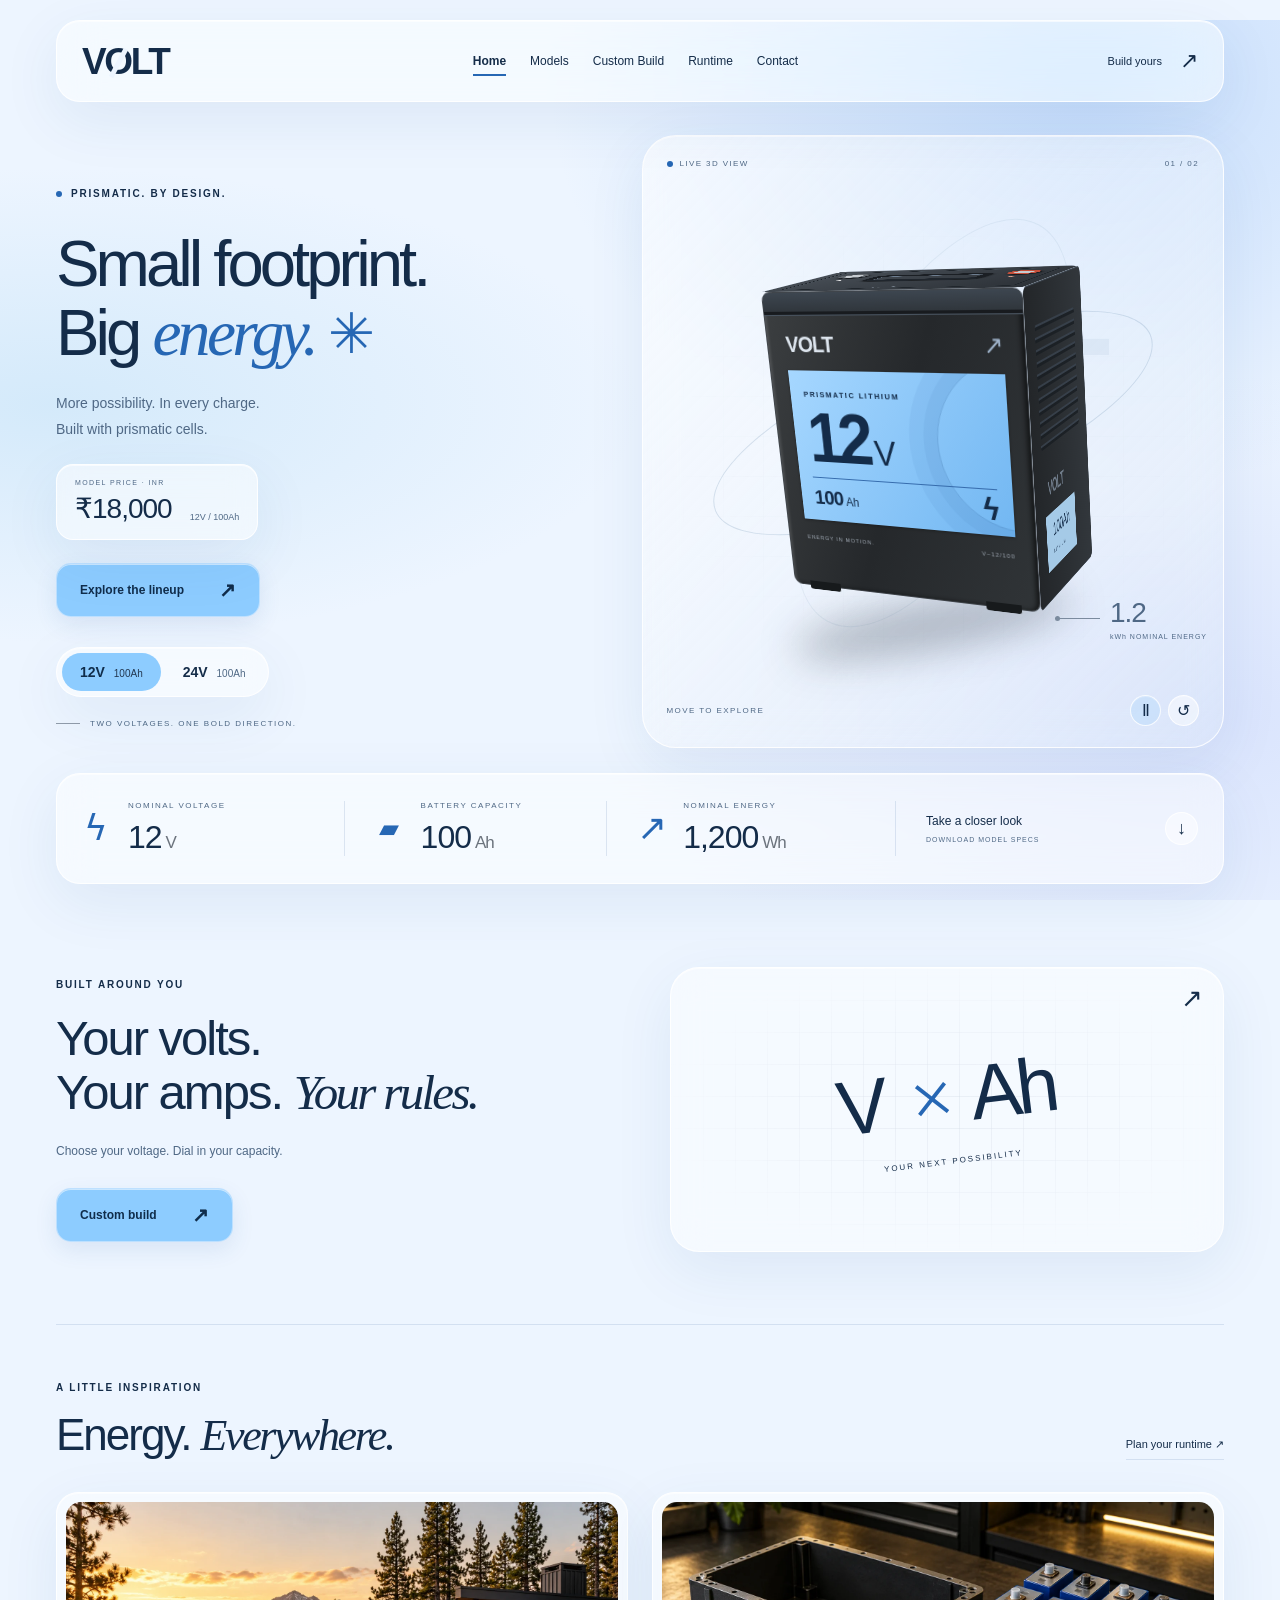
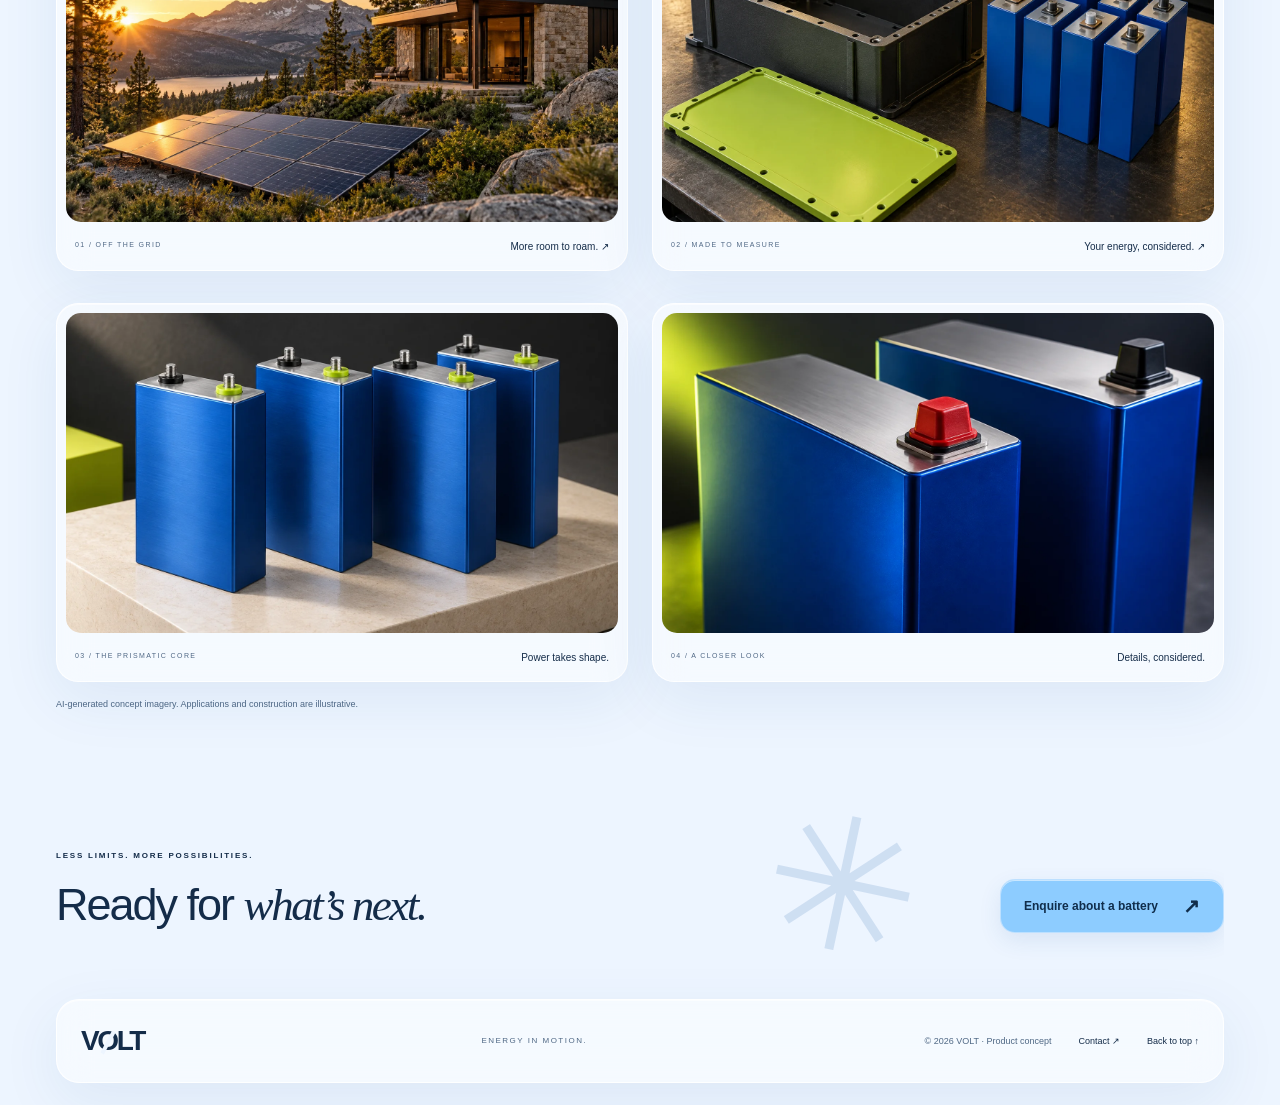
==== index.html @ 400a365e "Add complete battery website and project documentation" ====
<!doctype html>
<html lang="en" data-theme="light"><head><meta charset="utf-8"><meta name="viewport" content="width=device-width, initial-scale=1"><meta name="theme-color" content="#edf5ff"><meta name="description" content="Explore 12V and 24V lithium batteries. Create a custom battery concept and estimate its energy."><title>Energy in motion — VOLT</title>
<link rel="stylesheet" href="styles.css"><link rel="stylesheet" href="theme.css"><script src="app.js" defer></script></head>
<body data-page="index"><a class="skip-link" href="#main">Skip to content</a>
<header class="header wrap"><a class="wordmark" href="index.html" aria-label="VOLT home">V<span class="logo-o">O</span>LT</a><nav aria-label="Main navigation"><a href="index.html" aria-current="page">Home</a><a href="models.html">Models</a><a href="custom.html">Custom Build</a><a href="runtime.html">Runtime</a><a href="contact.html">Contact</a></nav><div class="header-actions"><a class="nav-cta" href="custom.html">Build yours <span aria-hidden="true">↗</span></a></div></header>
<main id="main">    <section class="hero wrap" id="overview" aria-labelledby="hero-title">
      <div class="hero-copy">
        <p class="eyebrow"><span class="status-dot"></span> PRISMATIC. BY DESIGN.</p>
        <h1 id="hero-title">Small footprint.<br>Big <span class="serif">energy.</span><span class="title-spark" aria-hidden="true">✳</span></h1>
        <p class="hero-description">More possibility. In every charge.<br>Built with prismatic cells.</p><div class="model-price-tag" aria-live="polite" aria-atomic="true"><span>MODEL PRICE · INR</span><strong id="selected-price">₹18,000</strong><small id="price-model">12V / 100Ah</small></div>
        <a class="button primary" href="models.html">Explore the lineup <span aria-hidden="true">↗</span></a>
        <div class="hero-model-selector" role="group" aria-label="Choose battery model"><button class="model-tab active" data-model="12" aria-pressed="true">12V <span>100Ah</span></button><button class="model-tab" data-model="24" aria-pressed="false">24V <span>100Ah</span></button></div>
        <div class="hero-caption"><span class="mini-line"></span> TWO VOLTAGES. ONE BOLD DIRECTION.</div>
      </div>
      <div class="product-stage" id="product-stage" role="region" aria-label="Interactive 3D battery viewer">
        <div class="stage-top"><span><i class="status-dot"></i> LIVE 3D VIEW</span><span class="stage-index">01 / 02</span></div>
        <div class="stage-grid" aria-hidden="true"></div>
        <div class="orbit orbit-one" aria-hidden="true"></div><div class="orbit orbit-two" aria-hidden="true"></div>
        <div class="stage-watermark" aria-hidden="true">VOLT</div>
        <div class="energy-callout"><span class="callout-line"></span><div><strong id="callout-energy">1.2</strong><span>kWh NOMINAL ENERGY</span></div></div>
        <div class="scene" id="scene" tabindex="0" role="group" aria-label="Battery model. Drag to rotate, or use arrow keys. Press R to reset.">
          <div class="battery-shadow" aria-hidden="true"></div>
          <div class="battery" id="battery" aria-hidden="true">
            <div class="face battery-front"><div class="case-seam"></div><div class="front-top"><span>VOLT</span><span class="front-arrow">↗</span></div><div class="battery-label"><span class="label-eyebrow">PRISMATIC LITHIUM</span><strong><span class="battery-voltage">12</span><small>V</small></strong><div class="label-bottom"><span>100<span class="ah">Ah</span></span><span class="label-bolt">ϟ</span></div></div><div class="front-bottom"><span>ENERGY IN MOTION.</span><span class="battery-code">V–12/100</span></div><div class="case-foot left"></div><div class="case-foot right"></div></div>
            <div class="face battery-back"></div>
            <div class="face battery-right"><div class="vent-lines"></div><span>VOLT</span><div class="side-sticker">100Ah<br><small>LITHIUM</small></div></div>
            <div class="face battery-left"><div class="vent-lines"></div></div>
            <div class="face battery-top"><div class="lid-inset"></div><div class="handle"><span></span></div><div class="terminal negative"><span>−</span></div><div class="terminal positive"><span>+</span></div><span class="top-label">V O L T</span></div>
            <div class="face battery-bottom"></div>
          </div>
        </div>
        <div class="stage-bottom"><span class="drag-hint"><span aria-hidden="true">⤧</span> DRAG TO EXPLORE</span><div class="view-controls"><button id="spin-toggle" aria-label="Pause automatic rotation" aria-pressed="true" title="Pause rotation"><span id="spin-icon">Ⅱ</span></button><button id="reset-view" aria-label="Reset 3D view" title="Reset view">↺</button></div></div>
      </div>
    </section>    <section class="spec-strip wrap" aria-label="Selected battery specifications" aria-live="polite">
      <div><span class="spec-icon" aria-hidden="true">ϟ</span><p><small>NOMINAL VOLTAGE</small><strong><span id="spec-voltage">12</span><em>V</em></strong></p></div>
      <div><span class="spec-icon capacity-icon" aria-hidden="true">▰</span><p><small>BATTERY CAPACITY</small><strong><span id="spec-capacity">100</span><em>Ah</em></strong></p></div>
      <div><span class="spec-icon" aria-hidden="true">↗</span><p><small>NOMINAL ENERGY</small><strong><span id="spec-energy">1,200</span><em>Wh</em></strong></p></div>
      <a class="download-link" href="#" id="download-hero"><span>Take a closer look<small>DOWNLOAD MODEL SPECS</small></span><span class="circle-arrow" aria-hidden="true">↓</span></a>
    </section><section class="custom-teaser wrap section" aria-labelledby="custom-teaser-title"><div><p class="eyebrow">BUILT AROUND YOU</p><h2 id="custom-teaser-title">Your volts.<br>Your amps. <span class="serif">Your rules.</span></h2><p>Choose your voltage. Dial in your capacity.</p><a class="button primary" href="custom.html">Custom build <span aria-hidden="true">↗</span></a></div><a class="custom-teaser-visual" href="custom.html" aria-label="Open the custom battery builder"><span class="teaser-grid" aria-hidden="true"></span><span class="teaser-formula"><strong>V <span>×</span> Ah</strong><small>YOUR NEXT POSSIBILITY</small></span><span class="teaser-arrow" aria-hidden="true">↗</span></a></section><section class="image-section wrap section" aria-labelledby="image-title"><div class="section-heading"><div><p class="eyebrow">A LITTLE INSPIRATION</p><h2 id="image-title">Energy. <span class="serif">Everywhere.</span></h2></div><a class="text-link" href="runtime.html">Plan your runtime ↗</a></div><div class="image-grid prismatic-grid"><figure><img src="assets/solar-cabin.webp" width="1536" height="1024" alt="Solar panels beside a forest cabin in warm evening light" loading="lazy"><figcaption><span>01 / OFF THE GRID</span><span>More room to roam. ↗</span></figcaption></figure><figure><img src="assets/prismatic-workshop.webp" width="1536" height="1024" alt="Illustrative graphite battery housing beside blue rectangular prismatic cells" loading="lazy"><figcaption><span>02 / MADE TO MEASURE</span><span>Your energy, considered. ↗</span></figcaption></figure><figure><img src="assets/prismatic-cells.webp" width="1536" height="1024" alt="Four blue rectangular prismatic lithium cells with silver tops and insulated terminal caps" loading="lazy"><figcaption><span>03 / THE PRISMATIC CORE</span><span>Power takes shape.</span></figcaption></figure><figure><img src="assets/prismatic-detail.webp" width="1536" height="1024" alt="Close view of flat-topped blue prismatic cells and covered terminals" loading="lazy"><figcaption><span>04 / A CLOSER LOOK</span><span>Details, considered.</span></figcaption></figure></div><p class="fine-print">AI-generated concept imagery. Applications and construction are illustrative.</p></section>    <section class="closing wrap"><p class="eyebrow">LESS LIMITS. MORE POSSIBILITIES.</p><div><h2>Ready for <span class="serif">what’s next.</span></h2><a class="button primary" id="home-enquiry-link" href="contact.html">Enquire about a battery <span aria-hidden="true">↗</span></a></div><span class="closing-spark" aria-hidden="true">✳</span></section></main>  <footer class="footer wrap"><a class="wordmark" href="index.html" aria-label="VOLT home">V<span class="logo-o">O</span>LT</a><span>ENERGY IN MOTION.</span><div><span>© <span id="year">2026</span> VOLT · Product concept</span><a href="contact.html">Contact ↗</a><a href="#main">Back to top ↑</a></div></footer><div class="toast" id="toast" role="status"></div></body></html>
---- styles.css ----
:root{--paper:#edf1f5;--ink:#1e2023;--muted:#6a6f75;--line:#d0d6dc;--lime:#4d98f1;--ease:cubic-bezier(.2,.75,.25,1)}
*{box-sizing:border-box}html{scroll-behavior:smooth;scroll-padding-top:30px}body{margin:0;background:var(--paper);color:var(--ink);font-family:Arial,Helvetica,sans-serif;-webkit-font-smoothing:antialiased}button,a,input{-webkit-tap-highlight-color:transparent}button,input{font:inherit}button,a{touch-action:manipulation}button{color:inherit}a{color:inherit;text-decoration:none}button{cursor:pointer}button:focus-visible,a:focus-visible,input:focus-visible,[tabindex]:focus-visible{outline:3px solid #235085;outline-offset:5px}button{border:0}button:disabled{cursor:default}.wrap{max-width:1440px;width:calc(100% - 112px);margin-inline:auto}.header{height:112px;display:flex;align-items:center;justify-content:space-between;border-bottom:1px solid var(--line)}.wordmark{font-size:37px;font-weight:900;letter-spacing:-2.4px;display:inline-flex;align-items:baseline;line-height:1}.logo-o{display:inline-block;position:relative}.logo-o:after{content:'';width:5px;height:32px;background:var(--paper);position:absolute;top:4px;left:12px;transform:rotate(28deg)}.registered{font-size:13px;letter-spacing:0;align-self:flex-start;margin:0 0 0 4px}.header nav{display:flex;gap:36px;font-size:13px}.header nav a{padding:10px 0;position:relative}.header nav a:after{content:'';position:absolute;left:0;bottom:2px;width:0;height:2px;background:var(--ink);transition:width .2s}.header nav a:hover:after{width:100%}.nav-cta{font-size:12px;display:flex;align-items:center;gap:28px;padding:12px 0 12px 20px}.nav-cta span{font-size:22px}.hero{display:grid;grid-template-columns:1fr 1.08fr;min-height:650px;position:relative}.hero-copy{padding:76px 0 45px;z-index:2;position:relative}.eyebrow{font-family:Arial,Helvetica,sans-serif;font-size:10px;font-weight:600;letter-spacing:1.9px;display:flex;align-items:center;gap:9px;margin:0 0 28px;line-height:1.5}.status-dot{display:inline-block;width:6px;height:6px;border-radius:50%;background:#316198;flex-shrink:0}.hero h1{font-size:clamp(48px,5.1vw,77px);font-weight:500;letter-spacing:-4px;line-height:1.06;margin:0 0 23px;white-space:nowrap}.serif{font-family:Georgia,'Times New Roman',serif;font-weight:400;font-style:italic;letter-spacing:-.055em}.title-spark{font-family:Arial,sans-serif;font-size:56px;color:#4273af;display:inline-block;vertical-align:top;line-height:1;margin:8px 0 0 13px}.hero-description{font-size:14px;line-height:1.8;color:#6a6f75;margin:0 0 28px}.button{padding:18px 22px;font-size:12px;font-weight:600;display:inline-flex;align-items:center;justify-content:center;gap:35px;transition:background .2s,transform .2s}.button:hover{transform:translateY(-3px)}.primary{background:var(--ink);color:var(--paper)}.primary:hover{background:#343c44}.button>span:last-child{font-size:20px;line-height:.8}.hero-model-selector{display:flex;gap:4px;margin-top:53px;width:max-content;padding:4px;border:1px solid var(--line);border-radius:4px}.model-tab{background:transparent;border-radius:2px;font-size:14px;padding:11px 18px;font-weight:600}.model-tab span{font-size:10px;font-weight:400;margin-left:5px;color:var(--muted)}.model-tab.active{background:var(--lime)}.model-tab.active span{color:#233750}.hero-caption{font-size:8px;letter-spacing:1.5px;color:var(--muted);display:flex;align-items:center;gap:10px;margin-top:22px}.mini-line{width:24px;height:1px;background:#919caa}.product-stage{position:relative;min-width:0;overflow:hidden;margin:24px -14px 20px -20px;isolation:isolate;background:radial-gradient(ellipse at 50% 53%,#d6dfe9aa,transparent 67%)}.stage-top,.stage-bottom{display:flex;justify-content:space-between;align-items:center;position:absolute;left:30px;right:20px;z-index:3;font-size:8px;letter-spacing:1.4px;color:#687079}.stage-top{top:16px}.stage-top>span:first-child{display:flex;align-items:center;gap:7px}.stage-index{font-variant-numeric:tabular-nums}.stage-bottom{bottom:16px}.stage-grid{position:absolute;inset:60px 0 40px;background-image:linear-gradient(#b8c4d12a 1px,transparent 1px),linear-gradient(90deg,#b8c4d12a 1px,transparent 1px);background-size:40px 40px;mask-image:radial-gradient(ellipse,black,transparent 68%);z-index:-2}.stage-watermark{position:absolute;left:0;right:0;top:170px;text-align:center;font-size:145px;font-weight:900;letter-spacing:-10px;color:#d6dde6;z-index:-2}.orbit{position:absolute;width:470px;height:150px;left:50%;top:47%;border:1px solid #b9c4d1;border-radius:50%;transform:translate(-50%,-50%) rotate(-22deg);z-index:-1}.orbit-two{transform:translate(-50%,-50%) rotate(-62deg);width:450px;height:200px;opacity:.45}.energy-callout{position:absolute;right:6px;bottom:119px;display:flex;align-items:center;gap:10px;z-index:3}.callout-line{width:45px;border-top:1px solid #7b8b9e;position:relative}.callout-line:before{content:'';position:absolute;left:0;top:-3px;width:5px;height:5px;border-radius:50%;background:#7b8b9e}.energy-callout strong{display:block;font-size:28px;letter-spacing:-1px;font-weight:500}.energy-callout div>span{font-size:7px;letter-spacing:1px;display:block;margin-top:4px}.scene{position:absolute;inset:0;perspective:1100px;cursor:grab;touch-action:pan-y;user-select:none}.scene.dragging{cursor:grabbing}.battery{--w:270px;--h:300px;--d:150px;position:absolute;width:var(--w);height:var(--h);left:50%;top:48%;margin-left:-135px;margin-top:-150px;transform-style:preserve-3d;transform:rotateX(-17deg) rotateY(-28deg) rotateZ(-5deg);will-change:transform}.face{position:absolute;backface-visibility:hidden}.battery-front{width:var(--w);height:var(--h);transform:translateZ(75px);background:linear-gradient(110deg,#3c3f41,#25282b 50%,#303437);border:1px solid #40454b;border-radius:9px;box-shadow:inset 2px 1px 3px #ffffff20,inset -3px 0 4px #0008}.battery-back{width:var(--w);height:var(--h);transform:rotateY(180deg) translateZ(75px);background:linear-gradient(110deg,#35393c,#202326);border-radius:7px;border:1px solid #444a50}.battery-right,.battery-left{width:var(--d);height:var(--h);left:60px;background:linear-gradient(90deg,#232629,#32373c);border:1px solid #3d4650;border-radius:7px}.battery-right{transform:rotateY(90deg) translateZ(135px)}.battery-left{transform:rotateY(-90deg) translateZ(135px)}.battery-top,.battery-bottom{width:var(--w);height:var(--d);top:75px;border-radius:8px;background:linear-gradient(120deg,#484f57,#2d3238);border:1px solid #535f6d}.battery-top{transform:rotateX(90deg) translateZ(150px)}.battery-bottom{transform:rotateX(-90deg) translateZ(150px);background:#222529}.case-seam{height:21px;border-bottom:3px solid #181b1f;box-shadow:0 1px #495460;border-radius:7px 7px 0 0;background:linear-gradient(#3d4650,#30363c)}.front-top{display:flex;justify-content:space-between;align-items:center;margin:15px 21px 12px;color:#dde5ee;font-weight:900;letter-spacing:-1px;font-size:22px}.front-top sup{font-size:7px;vertical-align:top;line-height:2;letter-spacing:0}.front-arrow{font-size:23px;color:#9eb2c9;font-weight:400}.battery-label{background:var(--lime);margin:0 20px;padding:12px 15px 10px;box-shadow:0 1px 3px #0004;position:relative;overflow:hidden}.battery-label:after{content:'';position:absolute;width:160px;height:160px;border:1px solid #2e5d9544;border-radius:50%;right:-90px;top:-15px;box-shadow:0 0 0 14px #386ba814,0 0 0 29px #386ba814}.label-eyebrow{font-size:8px;font-weight:bold;letter-spacing:1.6px}.battery-label>strong{display:block;font-size:70px;line-height:1.08;font-weight:600;letter-spacing:-5px}.battery-label>strong small{font-size:35px;margin-left:5px;letter-spacing:0;font-weight:400}.label-bottom{display:flex;align-items:center;justify-content:space-between;border-top:1px solid #366cad;padding-top:6px;margin-top:1px;font-size:21px;font-weight:600;letter-spacing:-.8px}.label-bottom .ah{font-size:12px;margin-left:3px;font-weight:400;letter-spacing:0}.label-bolt{font-size:28px;line-height:1}.front-bottom{display:flex;justify-content:space-between;margin:16px 21px 0;color:#a2abb6;font-size:6px;letter-spacing:1px}.battery-code{font-size:6px}.case-foot{position:absolute;width:36px;height:9px;background:#171a1c;bottom:-5px;border-radius:0 0 3px 3px}.case-foot.left{left:18px}.case-foot.right{right:18px}.lid-inset{position:absolute;inset:12px;border:2px solid #20262c;box-shadow:inset 1px 1px 2px #7b8ea344;border-radius:5px}.handle{position:absolute;left:70px;top:40px;width:130px;height:45px;border:10px solid #1b1f24;border-bottom:12px solid #20262d;border-radius:13px;box-shadow:1px 3px 4px #0008,inset 1px 2px #6e7e90;transform:translateZ(10px)}.terminal{position:absolute;width:32px;height:32px;top:25px;border:6px solid #818a95;border-radius:50%;background:#c7ccd1;box-shadow:2px 3px 0 #171b20,3px 5px 4px #0008;transform:translateZ(9px);color:white;display:grid;place-items:center}.terminal span{display:block;position:absolute;top:34px;font-size:13px;font-weight:bold}.negative{left:24px;border-color:#61676d}.positive{right:24px;border-color:#c54f3a}.positive span{color:#efad98}.top-label{position:absolute;bottom:16px;left:110px;font-size:7px;color:#98a4b1}.vent-lines{position:absolute;left:22px;right:22px;top:36px;height:115px;background:repeating-linear-gradient(0deg,#181d22 0 3px,#3a4450 3px 5px,transparent 5px 11px);border-radius:3px;opacity:.8}.battery-right>span{position:absolute;top:181px;left:33px;color:#707c8a;font-size:18px;font-weight:bold;letter-spacing:-1px}.side-sticker{position:absolute;bottom:28px;left:24px;background:#879eb9;padding:10px 17px;font-size:16px;line-height:1.1}.side-sticker small{font-size:6px;letter-spacing:1.2px}.battery-shadow{position:absolute;left:50%;top:76%;width:280px;height:50px;background:#19253347;border-radius:50%;filter:blur(19px);transform:translateX(-50%) rotate(-10deg);z-index:-1}.drag-hint{display:flex;align-items:center;gap:9px}.drag-hint>span{font-size:19px;line-height:1}.view-controls{display:flex;gap:7px}.view-controls button{width:31px;height:31px;border:1px solid #c4cdd7;background:#edf1f5aa;border-radius:50%;display:grid;place-items:center;font-size:16px}.view-controls button:hover{background:var(--lime)}.view-controls button[aria-pressed="true"]{background:#cbd9ea}.spec-strip{display:grid;grid-template-columns:1fr 1fr 1.1fr 1.15fr;border-block:1px solid var(--line);padding:31px 0}.spec-strip>div{display:flex;align-items:center;gap:18px;padding-left:30px;border-right:1px solid var(--line)}.spec-strip>div:first-child{padding-left:0}.spec-strip p{margin:0}.spec-strip small{font-size:8px;letter-spacing:1.5px;display:block;color:var(--muted);margin-bottom:9px}.spec-strip strong{font-size:32px;letter-spacing:-1px;font-weight:500}.spec-strip em{font-size:17px;font-style:normal;font-weight:400;margin-left:4px;color:#6b737d}.spec-icon{font-size:36px;color:#697787;font-weight:400;width:28px;text-align:center}.capacity-icon{font-size:26px}.download-link{display:flex;align-items:center;justify-content:space-between;gap:15px;padding-left:30px;font-size:12px}.download-link small{font-size:7px;letter-spacing:1px;margin:8px 0 0}.circle-arrow{display:grid;place-items:center;width:33px;height:33px;border:1px solid var(--line);border-radius:50%;flex-shrink:0;font-size:18px;transition:background .2s}.download-link:hover .circle-arrow{background:var(--lime)}.section{padding-top:83px;padding-bottom:72px}.section-heading{display:flex;align-items:flex-end;justify-content:space-between;margin-bottom:32px;gap:20px}.section-heading .eyebrow{margin-bottom:16px}h2{font-size:44px;line-height:1.1;letter-spacing:-2px;font-weight:400;margin:0}.section-heading>p{font-size:12px;color:var(--muted);line-height:1.7;margin:0 0 3px}.model-cards{display:grid;grid-template-columns:1fr 1fr;gap:22px}.model-card{text-align:left;display:block;background:#e0e6ec;padding:25px 27px 0;border:1px solid transparent;transition:background .25s,border-color .25s}.model-card:hover{background:#d6dee8}.model-card.selected{border-color:#7492b5;background:#dbe3ed}.card-top{display:flex;align-items:center;justify-content:space-between}.card-tag{font-size:8px;letter-spacing:1.7px}.selection-indicator{font-size:22px}.card-body{display:flex;justify-content:space-between;align-items:center;min-height:170px;overflow:hidden}.card-number{font-size:102px;letter-spacing:-7px;font-weight:400}.card-number>span{font-size:43px;letter-spacing:-1px;margin-left:6px}.mini-battery{width:108px;height:104px;background:linear-gradient(100deg,#363f48,#21262c);display:block;position:relative;margin-right:35px;transform:perspective(550px) rotateY(-25deg) rotateX(-8deg) rotateZ(-7deg);box-shadow:15px 13px 20px #25313e1f;border:1px solid #404b58;border-radius:3px}.mini-battery:after{content:'';position:absolute;right:-25px;top:0;width:25px;height:100%;background:linear-gradient(90deg,#1e2730,#394450);transform-origin:left;transform:skewY(-25deg);border:1px solid #394552;border-radius:0 4px 4px 0}.mini-top{position:absolute;top:-21px;left:0;width:108px;height:21px;background:#43505e;transform-origin:bottom;transform:skewX(-49deg);border:1px solid #4b5866}.mini-top:before,.mini-top:after{content:'';width:10px;height:8px;position:absolute;top:2px;background:#acb4bd;border-radius:2px}.mini-top:before{left:10px}.mini-top:after{right:9px;background:#b96146}.mini-label{background:var(--lime);position:absolute;inset:19px 11px 17px;font-size:14px;letter-spacing:-1px;padding:8px;font-weight:900}.mini-label small{display:block;font-weight:400;font-size:25px;margin-top:2px;letter-spacing:-2px}.card-bottom{border-top:1px solid #bdc7d3;padding:18px 0;display:flex;align-items:center;gap:28px;font-size:20px}.card-bottom small{font-size:10px;margin-left:4px;color:#586472}.model-card-action{margin-left:auto;font-size:10px;display:flex;align-items:center;gap:12px;color:#505e6d}.model-card.selected .model-card-action{color:#1e2d3e}.model-card.selected .model-card-action span{background:var(--ink);color:var(--paper);padding:4px;border-radius:50%;width:18px;height:18px;font-size:9px;display:grid;place-items:center}.fine-print{font-size:9px;color:#6c747e;margin:15px 0 0;line-height:1.6}.runtime-section{background:#1f2328;color:var(--paper);overflow:hidden}.runtime-layout{display:grid;grid-template-columns:1fr 1fr;gap:90px}.runtime-copy{position:relative}.runtime-copy .eyebrow{color:#a8b8ca;margin-bottom:27px}.runtime-copy h2{font-size:68px;letter-spacing:-3px;line-height:1.04}.runtime-copy h2 .serif{color:var(--lime)}.runtime-copy>p:not(.eyebrow){color:#9da6b1;font-size:12px;line-height:1.9;margin:23px 0 0}.runtime-art{height:150px;width:240px;position:relative;margin:35px 0 0 35px}.art-bolt{font-size:150px;line-height:1;color:var(--lime);position:absolute;left:72px;top:-10px;transform:rotate(12deg)}.art-orbit{position:absolute;width:230px;height:70px;left:0;top:45px;border:1px solid #445262;border-radius:50%;transform:rotate(-25deg)}.art-orbit:after{content:'';position:absolute;inset:-25px 35px;border:1px solid #36414e;border-radius:50%;transform:rotate(-40deg)}.art-dot{position:absolute;left:5px;top:113px;width:8px;height:8px;background:var(--lime);border-radius:50%}.calculator{border:1px solid #3e4752;padding:26px 28px;align-self:center;background:#252b31}.calculator-header{display:flex;justify-content:space-between;align-items:center;margin-bottom:24px}.calculator-header .eyebrow{font-size:8px;letter-spacing:1.6px;margin:0}.calculator-live{font-size:8px;letter-spacing:1px;display:flex;align-items:center;gap:5px;color:#a7b5c6}.calculator-live .status-dot{background:var(--lime);width:5px;height:5px}.calculator-model{padding:3px;background:#1b2026;display:flex;margin-bottom:30px}.calculator-model button{flex:1;font-size:10px;background:transparent;color:#9aa6b3;padding:11px 7px}.calculator-model button.active{background:var(--lime);color:#1b2632}.load-label{display:flex;justify-content:space-between;align-items:center;font-size:11px;margin-bottom:13px}.load-label>div{display:flex;align-items:center;gap:6px;font-size:18px}.load-label input{font-size:24px;letter-spacing:-1px;width:86px;text-align:right;background:transparent;border:0;border-bottom:1px solid #4a5663;color:var(--paper);padding:3px 2px;-moz-appearance:textfield}.load-label input::-webkit-inner-spin-button,.usable-row input::-webkit-inner-spin-button{-webkit-appearance:none}.load-label>div>span{color:#8e9eb1;font-size:14px}input[type=range]{width:100%;height:4px;appearance:none;background:linear-gradient(to right,var(--lime) var(--range,4.52%),#424d5a var(--range,4.52%));cursor:pointer;margin:8px 0 0;display:block}input[type=range]::-webkit-slider-thumb{appearance:none;border:3px solid #242b32;width:14px;height:14px;border-radius:50%;background:var(--lime);outline:1px solid var(--lime)}input[type=range]::-moz-range-thumb{border:3px solid #242b32;width:9px;height:9px;border-radius:50%;background:var(--lime);outline:1px solid var(--lime)}.range-labels{display:flex;justify-content:space-between;font-size:8px;color:#8a97a6;margin-top:13px}.load-presets{display:flex;gap:7px;margin-top:21px}.load-presets button{background:transparent;border:1px solid #3c4856;color:#d6dee7;flex:1;padding:10px 4px;font-size:9px;white-space:nowrap}.load-presets button span{color:#8f9dad;display:block;font-size:8px;margin-top:4px}.load-presets button:hover,.load-presets button.active{border-color:#6a9edc;background:#2a3541}.usable-row{display:flex;justify-content:space-between;align-items:center;font-size:9px;color:#a1afbe;margin-top:19px}.usable-row>div{display:flex;align-items:center;gap:4px}.usable-row input{border:0;border-bottom:1px solid #4a5663;background:transparent;color:var(--paper);width:39px;text-align:center;padding:4px;-moz-appearance:textfield}.runtime-result{border-top:1px solid #3c4856;margin-top:20px;padding:20px 0 13px;display:flex;align-items:center;justify-content:space-between;gap:14px}#runtime-value{font-size:68px;letter-spacing:-4px;font-weight:400;color:var(--lime);font-variant-numeric:tabular-nums}.runtime-unit{font-family:Georgia,serif;font-size:23px;font-style:italic;color:#c7d1dd;margin-left:9px}.result-label{font-size:7px;letter-spacing:1.4px;line-height:1.8;color:#9cafc5}.calculator-note{font-size:8px;line-height:1.6;color:#95a3b2;margin:0;max-width:370px}.input-error{font-size:10px;color:#ffcead;line-height:1.5;margin-bottom:0}.closing{padding-block:66px;position:relative;overflow:hidden}.closing>.eyebrow{margin-bottom:17px;font-size:8px}.closing>div{display:flex;justify-content:space-between;align-items:center;gap:25px;position:relative;z-index:1}.closing h2{font-size:45px}.closing .button{gap:6px;white-space:nowrap}.closing .button>span:last-child{margin-left:30px}.closing-spark{position:absolute;right:26%;top:11px;font-size:185px;line-height:1;color:#d8e0e9;transform:rotate(12deg)}.footer{border-top:1px solid var(--line);display:flex;align-items:center;justify-content:space-between;gap:24px;padding-block:30px}.footer>.wordmark{font-size:28px}.footer .logo-o:after{height:25px;left:9px;width:4px;top:3px}.footer>.wordmark .registered{font-size:10px}.footer>span{font-size:8px;letter-spacing:1.5px;color:var(--muted)}.footer>div{display:flex;align-items:center;gap:27px;font-size:9px;color:var(--muted)}.footer>div>a{color:var(--ink)}.toast{position:fixed;bottom:24px;left:50%;transform:translate(-50%,20px);background:var(--ink);color:var(--paper);font-size:12px;padding:15px 23px;z-index:10;opacity:0;pointer-events:none;transition:opacity .2s,transform .2s;max-width:90%;text-align:center;border:1px solid #4b5c70}.toast.visible{opacity:1;transform:translate(-50%,0)}.skip-link{position:fixed;top:10px;left:10px;padding:12px;background:var(--lime);z-index:20;transform:translateY(-150%)}.skip-link:focus{transform:none}
@media(min-width:1500px){.hero{min-height:730px}.hero-copy{padding-top:100px}.hero h1{font-size:82px}.battery{scale:1.13}.stage-watermark{top:200px;font-size:175px}.hero-model-selector{margin-top:65px}}
@media(max-width:1100px){.wrap{width:calc(100% - 64px)}.hero{grid-template-columns:1.05fr 1fr;min-height:610px}.hero-copy{padding-top:66px}.hero h1{font-size:55px;letter-spacing:-3px}.title-spark{font-size:39px;margin-left:8px}.battery{scale:.84}.stage-watermark{font-size:110px;top:180px}.orbit{width:350px}.orbit-two{width:330px}.energy-callout{right:0;bottom:100px}.energy-callout strong{font-size:23px}.energy-callout div>span{font-size:6px}.callout-line{width:25px}.stage-top,.stage-bottom{left:20px;right:5px;font-size:7px}.spec-strip>div{padding-left:18px;gap:12px}.spec-strip strong{font-size:28px}.spec-strip small{font-size:7px;letter-spacing:1px}.spec-icon{font-size:27px;width:20px}.download-link{padding-left:20px;font-size:10px}.download-link small{font-size:6px}.runtime-layout{gap:45px}.runtime-copy h2{font-size:60px}.card-number{font-size:85px}.mini-battery{margin-right:25px}.model-card{padding:22px 22px 0}.closing h2{font-size:39px}}
@media(max-width:800px){.wrap{width:calc(100% - 40px)}.header{height:84px}.wordmark{font-size:31px}.logo-o:after{height:26px;left:10px;top:3px}.header nav{gap:20px;font-size:11px}.nav-cta{font-size:10px;gap:13px;padding-left:10px}.hero{grid-template-columns:1fr 1fr;min-height:550px}.hero h1{font-size:43px;letter-spacing:-2.5px}.hero-copy{padding-top:55px}.hero .eyebrow{font-size:8px;letter-spacing:1.4px;margin-bottom:25px}.hero-description{font-size:12px}.hero .button{font-size:10px;padding:16px 17px;gap:24px}.title-spark{font-size:32px;margin-left:4px}.hero-model-selector{margin-top:39px}.model-tab{font-size:12px;padding:10px 13px}.model-tab span{font-size:9px}.hero-caption{font-size:6px;letter-spacing:1px}.battery{scale:.7}.stage-watermark{font-size:85px;letter-spacing:-6px;top:150px}.orbit{width:280px;height:110px}.orbit-two{width:290px;height:150px}.energy-callout{bottom:85px}.callout-line{width:18px}.stage-top{font-size:6px;letter-spacing:1px}.stage-bottom{font-size:6px;letter-spacing:.7px}.view-controls button{width:27px;height:27px}.spec-strip{grid-template-columns:1fr 1fr 1fr;padding:23px 0;row-gap:22px}.download-link{grid-column:1/-1;justify-content:center;gap:22px;padding-top:18px;padding-left:0;border-top:1px solid var(--line);font-size:11px}.download-link small{font-size:7px}.spec-strip>div:nth-child(3){border-right:0}.spec-strip strong{font-size:27px}.section{padding-block:60px}h2{font-size:34px}.section-heading>p{font-size:10px}.model-card{padding:19px 19px 0}.card-body{min-height:150px}.card-number{font-size:70px;letter-spacing:-4px}.card-number>span{font-size:31px}.mini-battery{scale:.8;transform-origin:right;margin-right:13px}.card-bottom{gap:18px;font-size:18px}.card-bottom small{font-size:9px}.model-card-action{font-size:9px;gap:5px}.runtime-layout{gap:30px}.runtime-copy h2{font-size:52px}.calculator{padding:23px 20px}.calculator-model button{font-size:9px}.runtime-copy>p:not(.eyebrow){font-size:11px}.runtime-art{scale:.8;transform-origin:left;margin-left:0}.load-presets{gap:5px}.load-presets button{font-size:8px}.runtime-result{gap:5px}#runtime-value{font-size:57px}.runtime-unit{font-size:20px;margin-left:5px}.result-label{font-size:6px;letter-spacing:1px}.closing h2{font-size:32px}.closing .button{font-size:10px;padding:16px}.footer>div{gap:15px;font-size:8px}.footer>span{font-size:7px}}
@media(max-width:600px){.wrap{width:calc(100% - 36px)}.header{height:75px}.wordmark{font-size:29px}.header nav{gap:16px;font-size:10px}.header nav a:first-child{display:none}.nav-cta{font-size:0;gap:0;padding-left:0}.nav-cta>span{font-size:23px;border:1px solid var(--line);border-radius:50%;width:34px;height:34px;display:grid;place-items:center}.hero{display:flex;flex-direction:column;min-height:0}.hero-copy{padding-top:40px;padding-bottom:0}.hero .eyebrow{margin-bottom:21px;font-size:8px}.hero h1{font-size:clamp(44px,10.3vw,61px);letter-spacing:-2.6px;line-height:1.04;white-space:normal}.title-spark{font-size:39px;margin:4px 0 0 10px}.hero-description{font-size:12px;margin:20px 0 22px;line-height:1.7}.hero .button{font-size:11px;padding:16px 19px;gap:28px}.hero-model-selector{position:absolute;right:0;bottom:0;margin:0}.model-tab{font-size:11px;padding:10px 12px}.model-tab span{display:none}.hero-caption{display:none}.product-stage{height:420px;margin:26px -7px 13px;min-height:420px}.battery{scale:.86;top:49%}.stage-watermark{font-size:125px;top:116px}.stage-top{top:4px;left:9px;right:9px;font-size:7px}.stage-bottom{bottom:4px;left:9px;right:9px;font-size:7px}.orbit{width:330px;height:120px}.orbit-two{width:350px;height:180px}.energy-callout{top:30px;bottom:auto;right:10px}.energy-callout strong{font-size:24px}.energy-callout div>span{font-size:6px}.callout-line{width:24px}.battery-shadow{top:83%;width:220px}.spec-strip{padding:23px 0 18px;row-gap:20px}.spec-strip>div{padding-left:12px;gap:7px}.spec-strip>div:first-child{padding-left:0}.spec-strip .spec-icon{font-size:22px;width:15px}.spec-strip small{font-size:5.8px;letter-spacing:.75px;margin-bottom:8px}.spec-strip strong{font-size:25px;letter-spacing:-.8px}.spec-strip em{font-size:12px;margin-left:2px}.download-link{font-size:10px;padding-top:17px}.download-link small{font-size:6px;margin-top:5px}.circle-arrow{width:29px;height:29px}.section{padding-block:48px}.section-heading{align-items:start;margin-bottom:24px;display:block}.section-heading .eyebrow{font-size:8px;margin-bottom:13px}.section-heading h2{font-size:35px;max-width:330px}.section-heading>p{margin-top:13px;font-size:11px}.section-heading>p br{display:none}.model-cards{grid-template-columns:1fr;gap:16px}.model-card{padding:21px 24px 0}.card-tag{font-size:8px}.card-body{min-height:165px}.card-number{font-size:97px;letter-spacing:-6px}.card-number>span{font-size:39px}.mini-battery{scale:1;margin-right:25px}.card-bottom{font-size:22px;gap:28px}.card-bottom small{font-size:10px}.model-card-action{font-size:10px;gap:10px}.fine-print{font-size:8px;max-width:280px}.runtime-layout{grid-template-columns:1fr;gap:26px;padding-block:46px}.runtime-copy h2{font-size:53px}.runtime-copy h2 br{display:none}.runtime-copy h2{max-width:300px}.runtime-copy .eyebrow{font-size:8px;margin-bottom:19px}.runtime-copy>p:not(.eyebrow){font-size:11px;line-height:1.8;margin-top:15px}.runtime-art{position:absolute;right:-40px;bottom:-8px;scale:.5;transform-origin:right bottom;margin:0;opacity:.5;pointer-events:none}.calculator{padding:24px;position:relative;z-index:1}.calculator-header{margin-bottom:21px}.calculator-model button{font-size:10px}.load-label{font-size:11px}.load-presets button{font-size:9px;padding:11px 4px}.load-presets button span{font-size:8px}#runtime-value{font-size:72px}.runtime-unit{font-size:24px;margin-left:10px}.result-label{font-size:7px;letter-spacing:1.2px}.calculator-note{font-size:8px}.closing{padding-block:45px}.closing>.eyebrow{font-size:7px}.closing>div{display:block}.closing h2{font-size:38px;max-width:320px}.closing .button{margin-top:24px;font-size:11px;padding:16px 20px}.closing-spark{right:-25px;top:48px;font-size:170px;opacity:.7}.footer{flex-wrap:wrap;padding-block:24px;gap:20px}.footer>.wordmark{font-size:27px}.footer>span{font-size:7px;margin-left:auto}.footer>div{width:100%;justify-content:space-between;font-size:8px}.footer>div>a{font-size:9px}}
@media(prefers-reduced-motion:reduce){html{scroll-behavior:auto}*,*:before,*:after{transition:none!important;animation:none!important}.battery{will-change:auto}}

/* Shared pages and theme */
.header-actions{display:flex;align-items:center;gap:20px}.theme-toggle{width:36px;height:36px;display:grid;place-items:center;border:1px solid var(--line);border-radius:50%;background:transparent;flex-shrink:0;transition:background .2s}.theme-toggle:hover{background:var(--lime);color:#1e2023}.sun-icon{display:none}[data-theme=dark] .sun-icon{display:block}[data-theme=dark] .moon-icon{display:none}.header nav a[aria-current=page]:after{width:100%;background:#3769a5}.header nav a[aria-current=page]{font-weight:600}.page-intro{padding-block:65px 42px;border-bottom:1px solid var(--line)}.page-intro .eyebrow{margin-bottom:20px}.page-intro h1{font-size:clamp(48px,6vw,82px);font-weight:400;letter-spacing:-4px;line-height:1.03;margin:0}.page-intro>p:last-child{color:var(--muted);font-size:13px;line-height:1.8;margin:24px 0 0}.page-intro+.lineup{padding-top:43px}.page-intro+.lineup .section-heading{display:none}.hero-copy h2{font-size:clamp(44px,4.6vw,67px);font-weight:400;line-height:1.07;letter-spacing:-3px;margin:0 0 24px}.custom-teaser{display:grid;grid-template-columns:1fr 1fr;gap:60px;align-items:center}.custom-teaser h2{font-size:49px}.custom-teaser p:not(.eyebrow){font-size:12px;color:var(--muted);line-height:1.8;margin:22px 0 25px}.custom-teaser .eyebrow{margin-bottom:20px}.custom-teaser-visual{height:285px;background:#dae2ec;display:grid;place-items:center;position:relative;overflow:hidden;border:1px solid #c3d0df}.teaser-grid{position:absolute;inset:0;background-image:linear-gradient(#a5b4c65a 1px,transparent 1px),linear-gradient(90deg,#a5b4c65a 1px,transparent 1px);background-size:32px 32px;mask-image:radial-gradient(ellipse,black,transparent 75%)}.teaser-formula{text-align:center;position:relative;transform:rotate(-7deg);transition:transform .4s var(--ease)}.custom-teaser-visual:hover .teaser-formula{transform:rotate(0) scale(1.04)}.teaser-formula strong{font-size:77px;letter-spacing:-5px;font-weight:500;display:block}.teaser-formula strong>span{font-family:Georgia,serif;font-style:italic;color:#3a6496;font-weight:400;margin:0 6px}.teaser-formula small{font-size:8px;letter-spacing:2px;display:block;margin-top:15px}.teaser-arrow{position:absolute;right:20px;top:15px;font-size:26px}.image-section{border-top:1px solid var(--line);padding-top:55px}.text-link{font-size:11px;border-bottom:1px solid var(--line);padding-bottom:7px;display:inline-block;line-height:1.5}.text-link:hover{border-color:var(--ink)}.image-grid{display:grid;grid-template-columns:1.25fr 1fr;gap:24px}.image-grid figure{margin:0;min-width:0}.image-grid img{display:block;width:100%;height:310px;object-fit:cover;background:#202830}.image-grid figure:first-child img{object-position:center}.image-grid figcaption{display:flex;justify-content:space-between;gap:10px;margin-top:17px;font-size:10px;line-height:1.6}.image-grid figcaption>span:first-child{font-size:7px;letter-spacing:1.4px;color:var(--muted)}.builder-layout{display:grid;grid-template-columns:.86fr 1.14fr;gap:48px;padding-block:46px 58px;border-bottom:1px solid var(--line)}.builder-panel{padding:28px;border:1px solid var(--line);background:#e5eaf0;align-self:start}.builder-panel-heading{display:flex;justify-content:space-between;gap:10px;align-items:center;margin-bottom:23px}.builder-panel-heading .eyebrow{font-size:8px;letter-spacing:1.3px;margin:0}.builder-step{font-size:8px;color:var(--muted);letter-spacing:2px}.builder-presets{display:flex;gap:6px;flex-wrap:wrap;margin-bottom:30px}.builder-presets button{padding:10px 12px;background:transparent;border:1px solid var(--line);font-size:9px}.builder-presets button.active{background:var(--lime);border-color:var(--lime);color:#1d2732}.builder-presets button:hover{border-color:#4b7ab2}.builder-field{position:relative;display:grid;grid-template-columns:1fr 1.1fr;gap:10px;align-items:center;margin-top:21px;padding-bottom:20px;border-bottom:1px solid var(--line)}.builder-field label{font-size:13px;display:flex;align-items:center;gap:11px}.builder-field label>span{color:var(--muted);font-size:8px;letter-spacing:1px}.unit-input{display:flex;align-items:center;gap:10px;min-width:0}.unit-input input{font-size:34px;width:100%;min-width:0;text-align:right;color:var(--ink);border:0;border-bottom:1px solid #97a5b6;background:transparent;padding:4px;letter-spacing:-1.5px;appearance:textfield}.unit-input input::-webkit-inner-spin-button{appearance:none}.unit-input>span{font-size:16px;color:var(--muted);min-width:23px}.field-hint{grid-column:2;font-size:8px;color:var(--muted);text-align:right;padding-right:33px;line-height:1.4}.builder-total{margin-top:25px;padding:23px;background:var(--lime);color:#16212e;position:relative;overflow:hidden}.builder-total:after{content:'ϟ';position:absolute;right:17px;bottom:-16px;font-size:120px;color:#204f8629;pointer-events:none}.builder-total>span:first-child{font-size:8px;letter-spacing:1.4px;display:block}.builder-total strong{font-size:55px;font-weight:400;letter-spacing:-3px;display:block;margin-top:10px;font-variant-numeric:tabular-nums}.builder-total strong small{font-size:19px;letter-spacing:-.5px;margin-left:9px}.energy-formula{font-size:9px;display:block;margin-top:7px}.builder-actions{display:flex;gap:10px;margin-top:23px}.builder-actions .button{flex:1;gap:20px;padding:16px 10px;font-size:10px}.secondary{border:1px solid var(--line);background:transparent;color:var(--ink)}.secondary:hover{background:#ccd7e3}.builder-actions .button:disabled{opacity:.4;transform:none}.builder-runtime-link{display:flex;justify-content:space-between;gap:10px;font-size:10px;margin-top:20px;padding-block:9px;border-bottom:1px solid var(--line)}.builder-runtime-link[aria-disabled=true]{opacity:.4;cursor:default}.builder-panel>.fine-print{font-size:8px;margin-top:16px;line-height:1.7}.builder-error{font-size:10px;color:#a43a24;line-height:1.5}.builder-preview{position:relative;min-width:0;display:flex;flex-direction:column}.builder-preview .product-stage{min-height:520px;margin:0;flex:1}.builder-preview .stage-top,.builder-preview .stage-bottom{left:15px;right:15px}.builder-preview .energy-callout{right:5px;bottom:105px}.builder-preview .stage-watermark{top:180px;font-size:130px}.builder-preview-caption{font-size:7px;letter-spacing:1.2px;color:var(--muted);display:flex;align-items:center;gap:7px;padding:20px 15px;border-top:1px solid var(--line)}.builder-preview-caption>span:last-child{margin-left:auto;font-size:6px}.decimal-voltage .battery-label>strong{font-size:49px;letter-spacing:-3px;line-height:1.54}.custom-story{display:grid;grid-template-columns:1.1fr 1fr;gap:65px;align-items:center}.custom-story img{width:100%;height:350px;object-fit:cover;display:block;background:#1f252b}.custom-story .eyebrow{font-size:8px;margin-bottom:21px}.custom-story h2{font-size:45px}.custom-story p:not(.eyebrow):not(.fine-print){font-size:12px;color:var(--muted);line-height:1.8;margin:22px 0}.custom-story .fine-print{font-size:8px;margin-top:25px;max-width:280px}.runtime-custom-label{background:#2b3948;border:1px solid #445f7d;padding:12px;color:#4d98f1;font-size:9px;line-height:1.7;margin:-10px 0 22px}.runtime-custom-label[hidden]{display:none}.builder-panel [aria-invalid=true]{border-color:#b94a30}.runtime-result #runtime-value{font-size:clamp(42px,4.7vw,68px)}
[data-theme=dark]{--paper:#15191c;--ink:#e5ebf2;--muted:#9ea9b6;--line:#333b43;color-scheme:dark}
[data-theme=dark] .hero-description,[data-theme=dark] .hero-caption,[data-theme=dark] .section-heading>p,[data-theme=dark] .fine-print,[data-theme=dark] .spec-strip em,[data-theme=dark] .card-bottom small,[data-theme=dark] .model-card-action{color:var(--muted)}
[data-theme=dark] .primary{background:var(--lime);color:#1a2129}[data-theme=dark] .primary:hover{background:#80b5f5}[data-theme=dark] .product-stage{background:radial-gradient(ellipse at 50% 53%,#29384966,transparent 67%)}[data-theme=dark] .stage-watermark{color:#242c35}[data-theme=dark] .orbit{border-color:#374656}[data-theme=dark] .stage-top,[data-theme=dark] .stage-bottom,[data-theme=dark] .energy-callout{color:#9fb0c3}[data-theme=dark] .view-controls button{background:#1f2730;border-color:#3a4a5b;color:#c4d2e2}[data-theme=dark] .view-controls button[aria-pressed=true]{background:#2d3d4f}[data-theme=dark] .view-controls button:hover{background:var(--lime);color:#1a2129}[data-theme=dark] .stage-grid{opacity:.4}[data-theme=dark] .battery-shadow{background:#0008}[data-theme=dark] .battery{color:#1e2023}[data-theme=dark] .model-tab.active{color:#1b2632}[data-theme=dark] .model-tab.active span{color:#233750}[data-theme=dark] .model-card{background:#21282f}[data-theme=dark] .model-card:hover{background:#25303b}[data-theme=dark] .model-card.selected{background:#252f3a;border-color:#5f7b9c}[data-theme=dark] .model-card.selected .model-card-action{color:#c7d6e8}[data-theme=dark] .model-card.selected .model-card-action span{background:var(--lime);color:#18222e}[data-theme=dark] .card-bottom{border-color:#3b4857}[data-theme=dark] .mini-battery{color:#1e2023}[data-theme=dark] .closing-spark{color:#232d38}[data-theme=dark] .custom-teaser-visual{background:#1f2832;border-color:#303f50}[data-theme=dark] .teaser-formula strong>span{color:var(--lime)}[data-theme=dark] .teaser-grid{opacity:.4}[data-theme=dark] .builder-panel{background:#1c2229}[data-theme=dark] .secondary:hover{background:#293543}[data-theme=dark] .builder-error{color:#f2b59c}[data-theme=dark] .download-link:hover .circle-arrow{color:#1e2023}[data-theme=dark] .toast{background:#4d98f1;color:#1a2129}
@media(max-width:1100px){.header-actions{gap:10px}.header nav{gap:24px}.builder-layout{gap:24px;grid-template-columns:1fr 1fr}.builder-panel{padding:22px}.builder-presets button{font-size:8px;padding:9px}.builder-preview .product-stage{min-height:490px}.builder-preview .stage-watermark{font-size:100px}.custom-story{gap:35px}.custom-story h2{font-size:37px}.custom-teaser h2{font-size:42px}.custom-teaser{gap:35px}.image-grid img{height:270px}}
@media(max-width:800px){.header nav{gap:17px;font-size:11px}.header-actions .nav-cta{display:none}.header-actions{gap:0}.page-intro{padding-block:48px 33px}.page-intro h1{font-size:62px}.custom-teaser h2{font-size:35px}.custom-teaser-visual{height:250px}.teaser-formula strong{font-size:59px;letter-spacing:-4px}.builder-layout{gap:16px;grid-template-columns:1fr 1fr}.builder-panel{padding:19px}.builder-panel-heading .eyebrow{font-size:7px;letter-spacing:1px}.builder-presets{gap:5px}.builder-presets button{font-size:7px;padding:9px 8px}.builder-field{grid-template-columns:.9fr 1.1fr}.builder-field label{font-size:11px;gap:7px}.unit-input input{font-size:29px}.builder-total{padding:20px}.builder-total strong{font-size:49px}.builder-actions{gap:7px}.builder-actions .button{font-size:9px;gap:12px}.builder-preview .product-stage{min-height:490px}.builder-preview .stage-watermark{font-size:78px;top:190px}.builder-preview .energy-callout{bottom:96px;right:10px}.builder-preview-caption{padding-inline:5px;font-size:6px;letter-spacing:.7px}.builder-preview-caption>span:last-child{font-size:5px}.custom-story{gap:30px}.custom-story h2{font-size:33px}.custom-story img{height:300px}.image-grid img{height:230px}.image-grid figcaption{display:block;font-size:10px}.image-grid figcaption>span{display:block}.image-grid figcaption>span+span{margin-top:5px}.runtime-result #runtime-value{font-size:56px}}
@media(max-width:600px){.header{gap:10px}.header .wordmark{font-size:26px}.header .logo-o:after{left:8px;height:23px;width:4px}.header .registered{font-size:10px;margin-left:3px}.header nav{gap:13px;flex:1;justify-content:center;font-size:9px}.header nav a:first-child{display:block}.theme-toggle{height:31px;width:31px}.page-intro{padding-block:40px 30px}.page-intro .eyebrow{font-size:8px;margin-bottom:18px}.page-intro h1{font-size:53px;letter-spacing:-3px}.page-intro>p:last-child{font-size:12px;margin-top:20px}.custom-teaser{grid-template-columns:1fr;gap:28px}.custom-teaser h2{font-size:41px}.custom-teaser .eyebrow{font-size:8px;margin-bottom:19px}.custom-teaser p:not(.eyebrow){margin-block:18px 22px;font-size:11px}.custom-teaser-visual{height:235px}.teaser-formula strong{font-size:71px}.image-section{padding-top:42px}.image-section .section-heading .text-link{margin-top:18px;font-size:10px}.image-grid{grid-template-columns:1fr;gap:30px}.image-grid img{height:250px}.image-grid figcaption{display:flex;margin-top:13px;font-size:9px}.image-grid figcaption>span+span{margin-top:0}.image-grid figcaption>span:first-child{font-size:6px;letter-spacing:1px}.builder-layout{display:flex;flex-direction:column-reverse;gap:25px;padding-block:22px 36px}.builder-preview .product-stage{min-height:370px;height:370px;flex:none;margin:0 -7px}.builder-preview .battery{scale:.78;top:53%}.builder-preview .stage-watermark{font-size:120px;top:115px}.builder-preview .energy-callout{top:32px;bottom:auto;right:10px}.builder-preview .stage-top{top:8px}.builder-preview .stage-bottom{bottom:8px}.builder-preview .battery-shadow{top:84%}.builder-preview-caption{font-size:6px;letter-spacing:1px;padding:17px 8px}.builder-preview-caption>span:last-child{font-size:5px}.builder-panel{padding:23px;width:100%}.builder-panel-heading .eyebrow{font-size:8px;letter-spacing:1.3px}.builder-presets{gap:6px;margin-bottom:26px}.builder-presets button{font-size:9px;padding:10px 11px}.builder-field{grid-template-columns:1fr 1.1fr}.builder-field label{font-size:13px;gap:11px}.unit-input input{font-size:35px}.builder-total{padding:23px}.builder-total strong{font-size:57px}.builder-actions{gap:10px}.builder-actions .button{font-size:11px;gap:22px}.builder-runtime-link{font-size:11px}.custom-story{grid-template-columns:1fr;gap:29px}.custom-story img{height:260px}.custom-story h2{font-size:38px}.custom-story .eyebrow{margin-bottom:15px}.custom-story p:not(.eyebrow):not(.fine-print){font-size:11px;margin:18px 0}.hero-copy h2{font-size:45px;letter-spacing:-2.5px}.runtime-result #runtime-value{font-size:64px}.runtime-result>div{white-space:nowrap}.runtime-unit{font-size:22px;margin-left:7px}}
@media(max-width:370px){.header nav{gap:9px;font-size:8px}.header .wordmark{font-size:24px}.header{gap:8px}.theme-toggle{width:28px;height:28px}.builder-panel{padding:20px}.builder-presets button{font-size:8px;padding:10px}.runtime-result #runtime-value{font-size:56px}.runtime-unit{font-size:18px}.result-label{font-size:6px}}
/* The estimator keeps its dark surface in both themes. */
.runtime-section{color:#edf1f5}.load-label input,.usable-row input{color:#edf1f5}

/* Prismatic cell photography */
.prismatic-grid{grid-template-columns:1fr 1fr;row-gap:32px}.cell-feature{display:grid;grid-template-columns:.85fr 1.15fr;align-items:center;gap:65px;border-bottom:1px solid var(--line)}.cell-feature h2{font-size:48px}.cell-feature .eyebrow{font-size:8px;margin-bottom:22px}.cell-feature p:not(.eyebrow){font-size:12px;color:var(--muted);line-height:1.8;margin:22px 0}.cell-feature figure{margin:0;min-width:0}.cell-feature img{display:block;width:100%;height:350px;object-fit:cover}.cell-feature figcaption{font-size:8px;color:var(--muted);margin-top:13px;line-height:1.6}.cell-gallery{border-top:1px solid var(--line);padding-top:50px}.cell-gallery .image-grid{grid-template-columns:1fr 1fr}.prismatic-grid img{height:320px}
@media(max-width:800px){.cell-feature{gap:32px}.cell-feature h2{font-size:36px}.cell-feature img{height:290px}.prismatic-grid img{height:240px}}
@media(max-width:600px){.cell-feature{grid-template-columns:1fr;gap:28px}.cell-feature h2{font-size:40px}.cell-feature img{height:255px}.cell-feature .eyebrow{margin-bottom:17px}.prismatic-grid,.cell-gallery .image-grid{grid-template-columns:1fr}.prismatic-grid img{height:250px}.cell-gallery{padding-top:40px}.cell-gallery .section-heading h2{font-size:33px}.cell-gallery .image-grid figcaption{font-size:8px}.cell-gallery .image-grid figcaption>span:first-child{font-size:6px}}

/* Contact and enquiry */
.contact-layout{display:grid;grid-template-columns:.9fr 1.1fr;gap:100px;align-items:start;padding-top:65px}.contact-intro h1{font-size:clamp(55px,6vw,85px);font-weight:400;letter-spacing:-4px;line-height:1.03;margin:0}.contact-intro>.eyebrow{margin-bottom:25px}.contact-intro>p:not(.eyebrow){font-size:13px;line-height:1.9;color:var(--muted);margin:26px 0 35px}.contact-email{display:block;border-block:1px solid var(--line);padding-block:23px;overflow-wrap:anywhere}.contact-email>.eyebrow{font-size:7px;color:var(--muted);margin-bottom:12px}.contact-email>span:last-child{display:flex;justify-content:space-between;gap:15px;font-size:15px}.contact-email>span:last-child>span{font-size:20px}.contact-photo{margin:32px 0 0}.contact-photo img{width:100%;height:280px;object-fit:cover;display:block}.contact-photo figcaption{font-size:7px;letter-spacing:1.2px;color:var(--muted);margin-top:13px;line-height:1.6}.contact-panel{background:#e5eaf0;border:1px solid var(--line);padding:30px;min-width:0}.contact-panel-heading{display:flex;justify-content:space-between;align-items:center;gap:10px;margin-bottom:25px}.contact-panel-heading .eyebrow{font-size:8px;letter-spacing:1.5px;margin:0}.contact-panel-heading>span:last-child{font-size:7px;color:var(--muted);letter-spacing:.8px}.enquiry-topics{padding:0;border:0;margin:0 0 26px;display:flex;gap:9px;min-width:0}.enquiry-topics legend{font-size:11px;margin-bottom:13px;padding:0}.enquiry-topics label{position:relative;display:block;flex:1;cursor:pointer}.enquiry-topics input{position:absolute;opacity:0;width:1px;height:1px}.enquiry-topics label>span{font-size:10px;display:flex;justify-content:space-between;gap:12px;align-items:center;padding:14px;border:1px solid var(--line);background:transparent;line-height:1.5}.enquiry-topics label>span>span{font-size:17px}.enquiry-topics input:checked+span{background:var(--lime);color:#1b2530;border-color:var(--lime)}.enquiry-topics input:focus-visible+span{outline:3px solid #3f6899;outline-offset:3px}.contact-fields{display:grid;grid-template-columns:1fr 1fr;gap:21px 18px}.contact-field{display:flex;flex-direction:column;gap:9px;min-width:0}.contact-field label{font-size:10px;line-height:1.5}.contact-field label>span{font-size:8px;color:var(--muted);margin-left:5px}.contact-field input,.contact-field textarea,.contact-field select{width:100%;min-width:0;border:1px solid var(--line);background:var(--paper);color:var(--ink);padding:13px 12px;border-radius:0;font:inherit;font-size:12px;line-height:1.5}.contact-field input::placeholder,.contact-field textarea::placeholder{color:var(--muted);opacity:.8}.contact-field textarea{resize:vertical;min-height:125px}.contact-field select{appearance:auto}.full-field{grid-column:1/-1}.contact-fields+.enquiry-build{margin-top:25px}.enquiry-build{border:1px solid var(--line);padding:18px;margin:0 0 24px;min-width:0;background:#d8e1eb}.enquiry-build[hidden]{display:none}.enquiry-build legend{padding-inline:7px;font-size:7px;letter-spacing:1.3px}.build-request-fields{display:grid;grid-template-columns:1fr 1fr 1fr;gap:13px}.build-request-fields .contact-field{gap:7px}.build-request-fields label{font-size:9px}.build-request-fields input{font-size:17px;padding:10px}.build-request-fields small{font-size:7px;color:var(--muted)}.enquiry-energy{display:flex;align-items:center;justify-content:space-between;gap:10px;margin-top:20px;padding-top:15px;border-top:1px solid var(--line)}.enquiry-energy>span{font-size:7px;letter-spacing:1px;color:var(--muted)}.enquiry-energy>strong{font-size:22px;font-weight:400;letter-spacing:-.8px}.enquiry-build .fine-print{font-size:7px;margin-top:10px}.enquiry-build+.contact-field{margin-top:25px}.contact-fields+.enquiry-build[hidden]+.contact-field{margin-top:25px}.message-field{margin-top:22px}.message-meta{display:flex;justify-content:space-between;gap:10px;color:var(--muted);font-size:8px}.message-meta small{font-size:8px}.contact-submit{width:100%;justify-content:space-between;margin-top:25px;padding-inline:20px}.contact-delivery-note{font-size:9px;color:var(--muted);line-height:1.7;margin:14px 0 0}.enquiry-review[hidden],#enquiry-form[hidden]{display:none}.enquiry-review .eyebrow{font-size:8px;margin-bottom:18px}.enquiry-review h2{font-size:36px;line-height:1.12}.enquiry-review>p:not(.eyebrow):not(.contact-delivery-note){font-size:10px;line-height:1.7;color:var(--muted);overflow-wrap:anywhere}.enquiry-review>p>strong{font-weight:400;color:var(--ink)}#enquiry-preview{width:100%;padding:17px;border:1px solid var(--line);background:var(--paper);color:var(--ink);font:12px/1.8 Arial,sans-serif;resize:vertical;margin:12px 0 23px;min-height:250px}.enquiry-review>.button{display:flex;justify-content:space-between;gap:20px}.enquiry-fallbacks{display:flex;flex-wrap:wrap;justify-content:space-between;gap:12px;margin-top:22px}.enquiry-fallbacks button{font-size:9px;border-bottom:1px solid var(--line);background:transparent;padding:7px 0}.enquiry-fallbacks button:hover{border-color:var(--ink)}#enquiry-copy-status{font-size:10px;color:var(--muted);line-height:1.7}.builder-enquiry-link{display:flex;justify-content:space-between;gap:15px;padding:14px;background:var(--lime);color:#1b2530;font-size:10px;margin-top:14px}.builder-enquiry-link[aria-disabled=true]{opacity:.4;cursor:default}.sr-only{position:absolute;width:1px;height:1px;padding:0;margin:-1px;overflow:hidden;clip:rect(0,0,0,0);white-space:nowrap;border:0}[data-theme=dark] .contact-panel{background:#1c2229}[data-theme=dark] .enquiry-build{background:#1f2a35}
@media(max-width:1100px){.contact-layout{gap:50px}.contact-panel{padding:25px}.contact-email>span:last-child{font-size:13px}.contact-photo img{height:250px}.header nav{gap:20px}.contact-intro h1{font-size:66px}}
@media(max-width:800px){.header nav{gap:13px;font-size:10px}.contact-layout{gap:28px;grid-template-columns:.8fr 1.2fr;padding-top:47px}.contact-intro h1{font-size:54px;letter-spacing:-3px}.contact-intro>p:not(.eyebrow){font-size:11px;margin:22px 0 28px}.contact-email>span:last-child{font-size:11px;gap:6px}.contact-email>span:last-child>span{font-size:16px}.contact-photo img{height:230px}.contact-photo figcaption{font-size:6px}.contact-panel{padding:22px}.contact-fields{grid-template-columns:1fr;gap:18px}.contact-field input,.contact-field textarea,.contact-field select{font-size:12px}.build-request-fields{gap:8px}.build-request-fields label{font-size:8px}.enquiry-build{padding:13px}.enquiry-topics label>span{font-size:9px;padding:12px 10px}.enquiry-review h2{font-size:31px}.enquiry-fallbacks{gap:10px}.enquiry-fallbacks button{font-size:8px}}
@media(max-width:600px){.header{display:grid;grid-template-columns:1fr auto;height:112px;gap:9px;padding-block:16px}.header>.wordmark{grid-column:1;grid-row:1;justify-self:start}.header>.header-actions{grid-column:2;grid-row:1}.header>nav{grid-column:1/-1;grid-row:2;display:flex;justify-content:space-between;width:100%;gap:10px;font-size:10px}.header nav a{padding-block:7px}.header nav a:first-child{display:block}.header nav a:after{bottom:0}.contact-layout{grid-template-columns:1fr;gap:30px;padding-block:39px 42px}.contact-intro h1{font-size:60px;letter-spacing:-3px}.contact-intro>.eyebrow{font-size:8px;margin-bottom:20px}.contact-intro>p:not(.eyebrow){font-size:12px;margin:21px 0 23px}.contact-email{padding-block:18px}.contact-email>span:last-child{font-size:14px}.contact-photo{display:none}.contact-panel{padding:23px}.contact-fields{gap:19px}.contact-field input,.contact-field select,.contact-field textarea{font-size:16px;padding:12px}.contact-field label{font-size:11px}.contact-panel-heading{margin-bottom:23px}.enquiry-topics label>span{font-size:10px;padding:13px 12px}.enquiry-topics legend{font-size:11px}.enquiry-build{padding:15px}.build-request-fields{gap:9px}.build-request-fields label{font-size:8px;white-space:nowrap}.build-request-fields input{font-size:16px;padding:10px 8px}.enquiry-energy>span{font-size:6px;letter-spacing:.8px}.enquiry-energy>strong{font-size:21px}.enquiry-review h2{font-size:34px}.enquiry-review>p:not(.eyebrow):not(.contact-delivery-note){font-size:10px}.contact-submit{font-size:12px}.contact-delivery-note{font-size:9px}.enquiry-fallbacks button{font-size:9px}#enquiry-preview{font-size:13px}.footer>div{gap:12px;flex-wrap:wrap}.builder-enquiry-link{font-size:11px}}
@media(max-width:370px){.header>nav{font-size:9px;gap:8px}.contact-panel{padding:20px}.enquiry-topics label>span{font-size:9px}.build-request-fields label{font-size:7px}.enquiry-build{padding:12px}.enquiry-fallbacks button{font-size:8px}}
---- theme.css ----
/* Blue glass. Shared across Home, Models, Custom Build, Runtime and Contact. */
:root{--paper:#edf1f6;--ink:#172430;--muted:#535f6b;--line:#717f8d38;--lime:#4d98f1;--accent:#35516c;--glass:#ffffff75;--glass-strong:#f0f6fcbb;--glass-selected:#c7daef9c;--glass-border:#ffffffd6;--glass-shadow:0 18px 60px #25394c10,inset 0 1px 0 #fff9;--field:#ffffff8c}
[data-theme=dark]{--paper:#0a121a;--ink:#e7eff8;--muted:#adbbc9;--line:#a3c2e32b;--lime:#4d98f1;--accent:#86b6ed;--glass:#23344361;--glass-strong:#192632c9;--glass-selected:#4864824d;--glass-border:#d6e9fc2d;--glass-shadow:0 20px 60px #0003,inset 0 1px 0 #dfedfc18;--field:#0c18229e}
html{background:var(--paper)}body{position:relative;isolation:isolate;background:radial-gradient(ellipse at 85% 10%,#79a5d765,transparent 35%),radial-gradient(ellipse at 4% 45%,#739cbf3b,transparent 34%),radial-gradient(ellipse at 95% 80%,#79a7df50,transparent 34%),var(--paper);background-attachment:fixed;font-family:'Helvetica Neue',Arial,sans-serif;min-height:100vh}
[data-theme=dark] body{background:radial-gradient(ellipse at 85% 10%,#1a4c8345,transparent 35%),radial-gradient(ellipse at 4% 45%,#184b7635,transparent 34%),radial-gradient(ellipse at 95% 80%,#2e4f7630,transparent 34%),var(--paper);background-attachment:fixed}
.header{height:82px;margin-top:20px;margin-bottom:8px;padding:0 25px;border:1px solid var(--glass-border);border-radius:24px;background:var(--glass);backdrop-filter:blur(22px) saturate(140%);-webkit-backdrop-filter:blur(22px) saturate(140%);box-shadow:var(--glass-shadow);position:relative;z-index:10}.header nav{gap:24px;font-size:12px}.header nav a[aria-current=page]:after{background:var(--accent)}.wordmark .logo-o:after{background:var(--paper)}.theme-toggle{background:var(--glass);border-color:var(--glass-border);box-shadow:inset 0 1px #ffffff60}.theme-toggle:hover{background:var(--lime);color:#17212b}.nav-cta{padding-left:5px;font-size:11px;gap:18px}.eyebrow{letter-spacing:1.8px}.status-dot{background:var(--accent)}.title-spark{color:var(--accent)}.hero h1 .serif{color:var(--accent)}.hero-description,.hero-caption{color:var(--muted)}.button{border-radius:15px;padding:18px 23px}.primary,[data-theme=dark] .primary{background:var(--lime);color:#182431;box-shadow:0 8px 22px #235b9c1a,inset 0 1px 0 #fff8;border:1px solid #c8dffb85}.primary:hover,[data-theme=dark] .primary:hover{background:#7bb2f4}.secondary{border-color:var(--glass-border);background:var(--glass)}.secondary:hover,[data-theme=dark] .secondary:hover{background:var(--glass-selected)}.hero-copy{padding-top:76px}.product-stage,[data-theme=dark] .product-stage{margin:25px 0 25px 24px;border-radius:34px;background:linear-gradient(135deg,#ffffff8c,#dbe6f338);border:1px solid var(--glass-border);box-shadow:var(--glass-shadow);backdrop-filter:blur(16px);-webkit-backdrop-filter:blur(16px)}[data-theme=dark] .product-stage{background:linear-gradient(135deg,#4a678824,#0d1c2a36)}.stage-watermark,[data-theme=dark] .stage-watermark{color:#4b73a013}.stage-top,.stage-bottom{left:24px;right:24px}.stage-top{top:23px}.stage-bottom{bottom:21px}.stage-grid{opacity:.7}.orbit,[data-theme=dark] .orbit{border-color:#587ca335}.energy-callout{right:16px;bottom:107px}.stage-top,.stage-bottom,.energy-callout,[data-theme=dark] .stage-top,[data-theme=dark] .stage-bottom,[data-theme=dark] .energy-callout{color:var(--muted)}.hero-model-selector{background:var(--glass);backdrop-filter:blur(12px);-webkit-backdrop-filter:blur(12px);border-color:var(--glass-border);border-radius:30px;box-shadow:var(--glass-shadow);padding:5px}.model-tab{border-radius:23px}.view-controls button,[data-theme=dark] .view-controls button{background:var(--glass);border-color:var(--glass-border);color:var(--ink);box-shadow:inset 0 1px #ffffff40}.view-controls button[aria-pressed=true],[data-theme=dark] .view-controls button[aria-pressed=true]{background:var(--glass-selected)}.view-controls button:hover,[data-theme=dark] .view-controls button:hover{background:var(--lime);color:#182431}.spec-strip{background:var(--glass);border:1px solid var(--glass-border);border-radius:24px;box-shadow:var(--glass-shadow);padding:27px 25px;backdrop-filter:blur(18px);-webkit-backdrop-filter:blur(18px)}.spec-strip>div{border-color:var(--line)}.spec-icon{color:var(--accent)}.circle-arrow{background:var(--glass);border-color:var(--glass-border)}.model-cards{gap:24px}.model-card,[data-theme=dark] .model-card{background:var(--glass);border:1px solid var(--glass-border);border-radius:25px;box-shadow:var(--glass-shadow);backdrop-filter:blur(18px);-webkit-backdrop-filter:blur(18px);padding-top:25px}.model-card.selected,[data-theme=dark] .model-card.selected{background:var(--glass-selected);border-color:#6989ae70}.model-card:hover,[data-theme=dark] .model-card:hover{background:var(--glass-strong);border-color:#7e9dbf80}.card-bottom,[data-theme=dark] .card-bottom{border-color:var(--line)}.model-card.selected .model-card-action,[data-theme=dark] .model-card.selected .model-card-action,.model-card-action,.card-bottom small{color:var(--muted)}.model-card.selected .model-card-action span,[data-theme=dark] .model-card.selected .model-card-action span{background:var(--lime);color:#182431}.runtime-section{margin-top:30px;background:linear-gradient(135deg,#182c3ee0,#132535ed);border-block:1px solid #b8d5f42c;color:#e9f1f9;backdrop-filter:blur(18px);-webkit-backdrop-filter:blur(18px)}.calculator{background:#b6d5f610;border:1px solid #d0e5fb38;border-radius:27px;box-shadow:0 20px 60px #010a122b,inset 0 1px #d5e8fc2b;backdrop-filter:blur(22px);-webkit-backdrop-filter:blur(22px);padding:29px}.calculator-model{border:1px solid #c9e1fa1f;background:#09182666;border-radius:14px;padding:4px}.calculator-model button{border-radius:10px;color:#c9d7e7}.calculator-model button.active{background:var(--lime);color:#1a2632}.load-presets button{border-radius:12px;background:#d7e8fc08;border-color:#a7c6e92e}.load-presets button:hover,.load-presets button.active{background:#7bafe91c;border-color:#a4c5ea81}.runtime-custom-label{border-radius:12px;background:#92b3d71a;border-color:#b0ceef38}.runtime-result #runtime-value{color:#4d98f1}.load-label input,.usable-row input{color:#e9f1fa}.calculator-note{color:#acbcce}.art-orbit,.art-orbit:after{border-color:#7facde45}.art-bolt{color:#4d98f1}.builder-panel,.contact-panel,[data-theme=dark] .builder-panel,[data-theme=dark] .contact-panel{background:var(--glass);border:1px solid var(--glass-border);border-radius:27px;box-shadow:var(--glass-shadow);backdrop-filter:blur(20px);-webkit-backdrop-filter:blur(20px)}.builder-panel{padding:28px}.builder-panel-heading{padding-top:3px}.builder-presets button{background:var(--glass);border-color:var(--glass-border);border-radius:12px}.builder-presets button.active{background:var(--lime);border-color:#b4d4f9;color:#1a2632}.builder-total{border-radius:19px;background:linear-gradient(130deg,#a2c9f7c9,#559beede);border:1px solid #c7defa9c;color:#1a2632;box-shadow:inset 0 1px #fff9}.builder-total:after{color:#184a8320}.builder-runtime-link{border-color:var(--line)}.builder-enquiry-link{border-radius:13px;background:var(--lime);color:#1a2632;box-shadow:inset 0 1px #fff8}.unit-input input{border-color:var(--line)}.builder-preview .product-stage{margin:0;border-radius:30px}.builder-preview-caption{border:0;padding:22px 15px;color:var(--muted)}.custom-teaser-visual,[data-theme=dark] .custom-teaser-visual{background:var(--glass);border:1px solid var(--glass-border);border-radius:29px;box-shadow:var(--glass-shadow);backdrop-filter:blur(18px);-webkit-backdrop-filter:blur(18px)}.teaser-grid{opacity:.5}.teaser-formula strong>span,[data-theme=dark] .teaser-formula strong>span{color:var(--accent)}.image-grid figure{border-radius:22px;padding:9px;background:var(--glass);border:1px solid var(--glass-border);box-shadow:var(--glass-shadow);backdrop-filter:blur(16px);-webkit-backdrop-filter:blur(16px)}.image-grid img{border-radius:15px;filter:none}.image-grid figcaption{padding:0 9px 6px}.custom-story img,.cell-feature img,.contact-photo img{border-radius:23px;border:1px solid var(--glass-border);box-shadow:var(--glass-shadow)}.contact-email{background:var(--glass);border:1px solid var(--glass-border);border-radius:18px;padding:21px;backdrop-filter:blur(14px);-webkit-backdrop-filter:blur(14px)}.contact-field input,.contact-field textarea,.contact-field select,#enquiry-preview{border-radius:12px;background:var(--field);border-color:var(--line);box-shadow:inset 0 1px 2px #16273705}.enquiry-topics label>span{border-radius:13px;background:var(--glass);border-color:var(--glass-border)}.enquiry-topics input:checked+span{background:var(--lime);color:#1a2632;border-color:#bedafa}.enquiry-build,[data-theme=dark] .enquiry-build{background:var(--glass);border-color:var(--glass-border);border-radius:17px}.enquiry-fallbacks button{color:var(--ink)}.contact-delivery-note,.contact-field label>span,.contact-photo figcaption{color:var(--muted)}.closing-spark,[data-theme=dark] .closing-spark{color:#487ebb30}.footer{background:var(--glass);border:1px solid var(--glass-border);border-radius:23px;padding:27px 24px;margin-bottom:22px;box-shadow:var(--glass-shadow);backdrop-filter:blur(16px);-webkit-backdrop-filter:blur(16px)}.toast,[data-theme=dark] .toast{background:var(--glass-strong);color:var(--ink);border:1px solid var(--glass-border);border-radius:15px;box-shadow:var(--glass-shadow);backdrop-filter:blur(22px);-webkit-backdrop-filter:blur(22px)}.fine-print,.section-heading>p,.hero-caption{color:var(--muted)}a:focus-visible,button:focus-visible,input:focus-visible,textarea:focus-visible,select:focus-visible,[tabindex]:focus-visible{outline-color:var(--accent)}
@supports not ((backdrop-filter:blur(1px)) or (-webkit-backdrop-filter:blur(1px))){.header,.spec-strip,.model-card,.contact-panel,.builder-panel,.custom-teaser-visual,.image-grid figure,.footer,.toast{background:#e9f0f7}[data-theme=dark] .header,[data-theme=dark] .spec-strip,[data-theme=dark] .model-card,[data-theme=dark] .contact-panel,[data-theme=dark] .builder-panel,[data-theme=dark] .custom-teaser-visual,[data-theme=dark] .image-grid figure,[data-theme=dark] .footer,[data-theme=dark] .toast{background:#1a2632}}
@media(min-width:1500px){.hero-copy{padding-top:100px}}
@media(max-width:1100px){.header{padding-inline:20px}.header nav{gap:17px;font-size:11px}.header-actions{gap:11px}.nav-cta{font-size:10px;gap:12px}.product-stage{margin-left:12px}.stage-top,.stage-bottom{left:18px;right:18px}.energy-callout{right:13px}.calculator{padding:25px}.spec-strip{padding-inline:22px}.header>.wordmark{font-size:33px}}
@media(max-width:800px){.header{height:76px;padding-inline:18px;border-radius:21px}.header nav{gap:15px;font-size:10px}.header>.wordmark{font-size:29px}.hero-copy{padding-top:54px}.hero h1{letter-spacing:-2.5px}.product-stage{border-radius:27px;margin:24px 0 24px 9px}.stage-top,.stage-bottom{left:14px;right:14px;letter-spacing:.8px}.energy-callout{right:11px}.spec-strip{padding:22px 18px}.spec-strip>div{padding-left:13px;gap:8px}.spec-strip>div:first-child{padding-left:0}.calculator{padding:23px 20px}.builder-panel{padding:20px}.builder-preview .product-stage{margin:0}.image-grid figcaption{padding-inline:5px}.footer{padding:25px 20px}}
@media(max-width:600px){body,[data-theme=dark] body{background-attachment:scroll}.header{height:112px;display:grid;grid-template-columns:1fr auto;padding:15px 18px;gap:8px;margin-top:14px;margin-bottom:0;border-radius:23px}.header>.wordmark{font-size:28px}.header>nav{font-size:10px;gap:10px}.header>.header-actions{gap:0}.hero-copy{padding-top:39px}.hero h1{font-size:clamp(42px,10.3vw,61px);letter-spacing:-2.6px}.hero-description{margin-top:22px}.hero .button{border-radius:13px;padding:16px 17px;gap:24px}.hero-model-selector{border-radius:24px;padding:4px;bottom:0}.model-tab{border-radius:20px;font-size:10px;padding:11px 12px}.product-stage{height:420px;min-height:420px;margin:25px 0 18px;border-radius:28px}.stage-top{top:17px;left:17px;right:17px;font-size:6px}.stage-bottom{bottom:15px;left:15px;right:15px;font-size:6px}.energy-callout{top:43px;bottom:auto;right:15px}.battery{scale:.78;top:51%}.stage-watermark{font-size:112px;top:127px}.orbit{width:300px}.orbit-two{width:310px}.spec-strip{border-radius:21px;padding:23px 15px 18px;row-gap:20px}.spec-strip>div{padding-left:8px;gap:6px}.spec-strip>div:first-child{padding-left:0}.spec-strip .spec-icon{font-size:19px;width:13px}.spec-strip small{font-size:5.4px;letter-spacing:.5px}.spec-strip strong{font-size:23px}.spec-strip em{font-size:11px}.spec-strip .download-link{padding-top:16px}.model-card{border-radius:24px}.runtime-section{margin-top:14px}.calculator{border-radius:24px;padding:23px}.builder-panel,.contact-panel{border-radius:25px;padding:22px}.builder-preview .product-stage{height:370px;min-height:370px;margin:0;border-radius:28px}.builder-preview .battery{scale:.72;top:53%}.builder-preview .stage-top{top:16px}.builder-preview .stage-bottom{bottom:16px}.builder-preview .energy-callout{top:40px;right:15px}.builder-preview-caption{padding:18px 8px}.builder-total{padding:22px}.custom-teaser-visual{border-radius:25px}.image-grid figure{border-radius:21px;padding:8px}.image-grid img{border-radius:14px;height:235px}.image-grid figcaption{padding-inline:5px;font-size:8px}.image-grid figcaption>span:first-child{font-size:5.8px;letter-spacing:.8px}.prismatic-grid img{height:235px}.footer{border-radius:22px;padding:25px 20px;gap:20px}.contact-email{padding:20px}.contact-email>span:last-child{font-size:13px}.enquiry-topics label>span{font-size:9px;padding-inline:11px}.build-request-fields{gap:8px}.enquiry-build{padding:13px}.enquiry-fallbacks{gap:9px}}
@media(max-width:370px){.header>nav{font-size:9px;gap:8px}.header{padding-inline:16px}.header>.wordmark{font-size:26px}.hero .button{font-size:10px;padding-inline:15px;gap:19px}.hero h1{font-size:43px}.model-tab{font-size:9px;padding-inline:10px}.spec-strip{padding-inline:12px}.spec-strip small{font-size:5px}.spec-strip strong{font-size:21px}.spec-strip .spec-icon{font-size:17px}.builder-panel,.contact-panel{padding:19px}.enquiry-topics label>span{font-size:8px}.image-grid figcaption{font-size:7px}}
@media(prefers-reduced-motion:reduce){.header,.spec-strip,.product-stage,.builder-panel,.contact-panel,.model-card,.image-grid figure{will-change:auto}}

/* User-supplied standard model prices (INR). */
.model-price-tag{display:grid;grid-template-columns:auto auto;gap:4px 18px;width:max-content;max-width:100%;margin:-6px 0 23px;padding:13px 18px;background:var(--glass);border:1px solid var(--glass-border);border-radius:17px;box-shadow:var(--glass-shadow);backdrop-filter:blur(14px);-webkit-backdrop-filter:blur(14px)}.model-price-tag>span{grid-column:1/-1;font-size:7px;letter-spacing:1.4px;color:var(--muted);line-height:1.5}.model-price-tag strong{font-size:28px;font-weight:500;letter-spacing:-1px;line-height:1.2}.model-price-tag small{align-self:end;padding-bottom:4px;font-size:9px;color:var(--muted)}.card-price{font-size:22px;letter-spacing:-.7px;margin-left:auto;margin-right:20px;font-weight:500;white-space:nowrap}.hero-copy .hero-model-selector{margin-top:30px}
@media(max-width:1100px){.hero-copy .hero-model-selector{margin-top:27px}.card-price{font-size:20px;margin-right:15px}.model-price-tag{padding:12px 16px}.model-price-tag strong{font-size:26px}}
@media(max-width:800px){.card-price{font-size:18px;margin-right:11px}.model-price-tag{padding:11px 14px;gap:4px 12px}.model-price-tag strong{font-size:24px}.model-price-tag small{font-size:8px}.hero-copy .hero-model-selector{margin-top:27px}}
@media(max-width:600px){.model-price-tag{margin:0 0 21px;padding:12px 16px;border-radius:16px;gap:4px 18px}.model-price-tag strong{font-size:27px}.model-price-tag small{font-size:9px}.hero-copy .hero-model-selector{margin-top:0}.card-price{font-size:23px;margin-right:20px}}

/* Runtime presets and inline custom battery. */
body[data-page=runtime] .calculator-model{display:grid;grid-template-columns:1fr 1fr;gap:4px;margin-bottom:23px}body[data-page=runtime] .calculator-model button{padding:12px 7px;font-size:10px;line-height:1.4}.runtime-build-fields{min-width:0;margin:0 0 22px;padding:17px 18px 15px;border:1px solid #d6e9fc38;border-radius:17px;background:#c5ddf708}.runtime-build-fields[hidden]{display:none}.runtime-build-fields legend{font-size:7px;letter-spacing:1.3px;color:#c9d8e9;padding-inline:6px}.runtime-build-inputs{display:grid;grid-template-columns:1fr 1fr;gap:16px}.runtime-build-inputs>div{min-width:0}.runtime-build-inputs label{font-size:10px;display:block;margin-bottom:8px;color:#e4edf6}.runtime-build-inputs input{width:100%;min-width:0;padding:11px 12px;font:inherit;font-size:23px;color:#e9f1fb;background:#09182659;border:1px solid #b0ceef2b;border-radius:11px;appearance:textfield}.runtime-build-inputs input::-webkit-inner-spin-button{appearance:none}.runtime-build-inputs small{display:block;margin-top:7px;font-size:7px;color:#acbcce}#runtime-build-hint{font-size:8px;line-height:1.6;color:#b2c1d2;margin:13px 0 0}#runtime-build-error{font-size:9px;line-height:1.6;color:#ffd2b9;margin-bottom:0}#runtime-enquire{display:flex;justify-content:space-between;gap:12px;border-top:1px solid #b6cde726;margin-top:13px;padding-top:12px;font-size:9px;color:#c5dcf6}#runtime-enquire[aria-disabled=true]{opacity:.5;cursor:default}.runtime-custom-label{margin:0 0 25px;font-size:9px;line-height:1.6;letter-spacing:.3px}body[data-page=runtime] .runtime-result #runtime-value{font-size:clamp(42px,4.6vw,65px)}
@media(max-width:600px){.runtime-build-fields{padding:17px 15px}.runtime-build-inputs{gap:12px}.runtime-build-inputs input{font-size:23px}.runtime-build-inputs label{font-size:10px}body[data-page=runtime] .runtime-result #runtime-value{font-size:56px}body[data-page=runtime] .runtime-unit{font-size:20px}body[data-page=runtime] .calculator-model button{font-size:10px}.runtime-custom-label{font-size:8px}}
@media(max-width:370px){body[data-page=runtime] .runtime-result #runtime-value{font-size:49px}body[data-page=runtime] .runtime-unit{font-size:18px}.runtime-build-inputs input{font-size:21px}}
body[data-page=runtime] .runtime-result #runtime-value.long-runtime{font-size:43px}
@media(max-width:600px){body[data-page=runtime] .runtime-result #runtime-value.long-runtime{font-size:34px}}

/* Current blue palette. */
:root{--paper:#edf5ff;--ink:#142c49;--muted:#4f6885;--line:#7598c038;--lime:#8dccff;--accent:#2667b4;--glass:#ffffff79;--glass-strong:#f0f7ffcc;--glass-selected:#b7d9fa75;--glass-border:#ffffffd6;--glass-shadow:0 18px 60px #1d4d8614,inset 0 1px 0 #fff9;--field:#ffffff8c}
[data-theme=dark]{--paper:#081426;--ink:#edf6ff;--muted:#afc7e3;--line:#a5ccf22b;--lime:#8dccff;--accent:#a8d8ff;--glass:#254d7761;--glass-strong:#112b49d4;--glass-selected:#4b81b54d;--glass-border:#d1eaff2d;--glass-shadow:0 20px 60px #0004,inset 0 1px 0 #deefff1f;--field:#0c23439e}
body{background:radial-gradient(ellipse at 85% 10%,#82b4f75c,transparent 35%),radial-gradient(ellipse at 4% 45%,#89c8ed40,transparent 34%),radial-gradient(ellipse at 95% 80%,#a3b4f842,transparent 34%),var(--paper);background-attachment:fixed}
[data-theme=dark] body{background:radial-gradient(ellipse at 85% 10%,#245e9d50,transparent 35%),radial-gradient(ellipse at 4% 45%,#145e8e40,transparent 34%),radial-gradient(ellipse at 95% 80%,#4b489c30,transparent 34%),var(--paper);background-attachment:fixed}
.primary,[data-theme=dark] .primary{background:var(--lime);color:#102d4b;border-color:#dceeff9c}.primary:hover,[data-theme=dark] .primary:hover{background:#b1dfff}.model-tab.active,.calculator-model button.active,.builder-presets button.active,.enquiry-topics input:checked+span{background:var(--lime);color:#102d4b}.builder-total{background:linear-gradient(130deg,#c7e6ffc9,#7bbef6de);color:#102d4b}.builder-enquiry-link{background:var(--lime);color:#102d4b}.battery-label{background:linear-gradient(125deg,#a6d7ff,#72b7f2)}.mini-label{background:#8dccff}.side-sticker{background:#a5cae7}.runtime-result #runtime-value,.art-bolt{color:#9dd3ff}.status-dot{background:var(--accent)}.theme-toggle:hover{background:var(--lime);color:#102d4b}.closing .button{gap:25px}.closing .button>span:last-child{margin-left:0}.view-controls button:hover,[data-theme=dark] .view-controls button:hover{background:var(--lime);color:#102d4b}
@media(max-width:600px){body,[data-theme=dark] body{background-attachment:scroll}.closing .button{gap:25px}}

/* Homepage pointer exploration is smoothed in the animation loop. */
body[data-page=index] .scene{cursor:crosshair}body[data-page=index] .scene.dragging{cursor:grabbing}body[data-page=index] .battery{transform-origin:50% 50%;will-change:transform}
@media(prefers-reduced-motion:reduce){body[data-page=index] .battery{will-change:auto}}

/* Single light-blue theme; no system or saved-theme switching. */
:root{color-scheme:light}
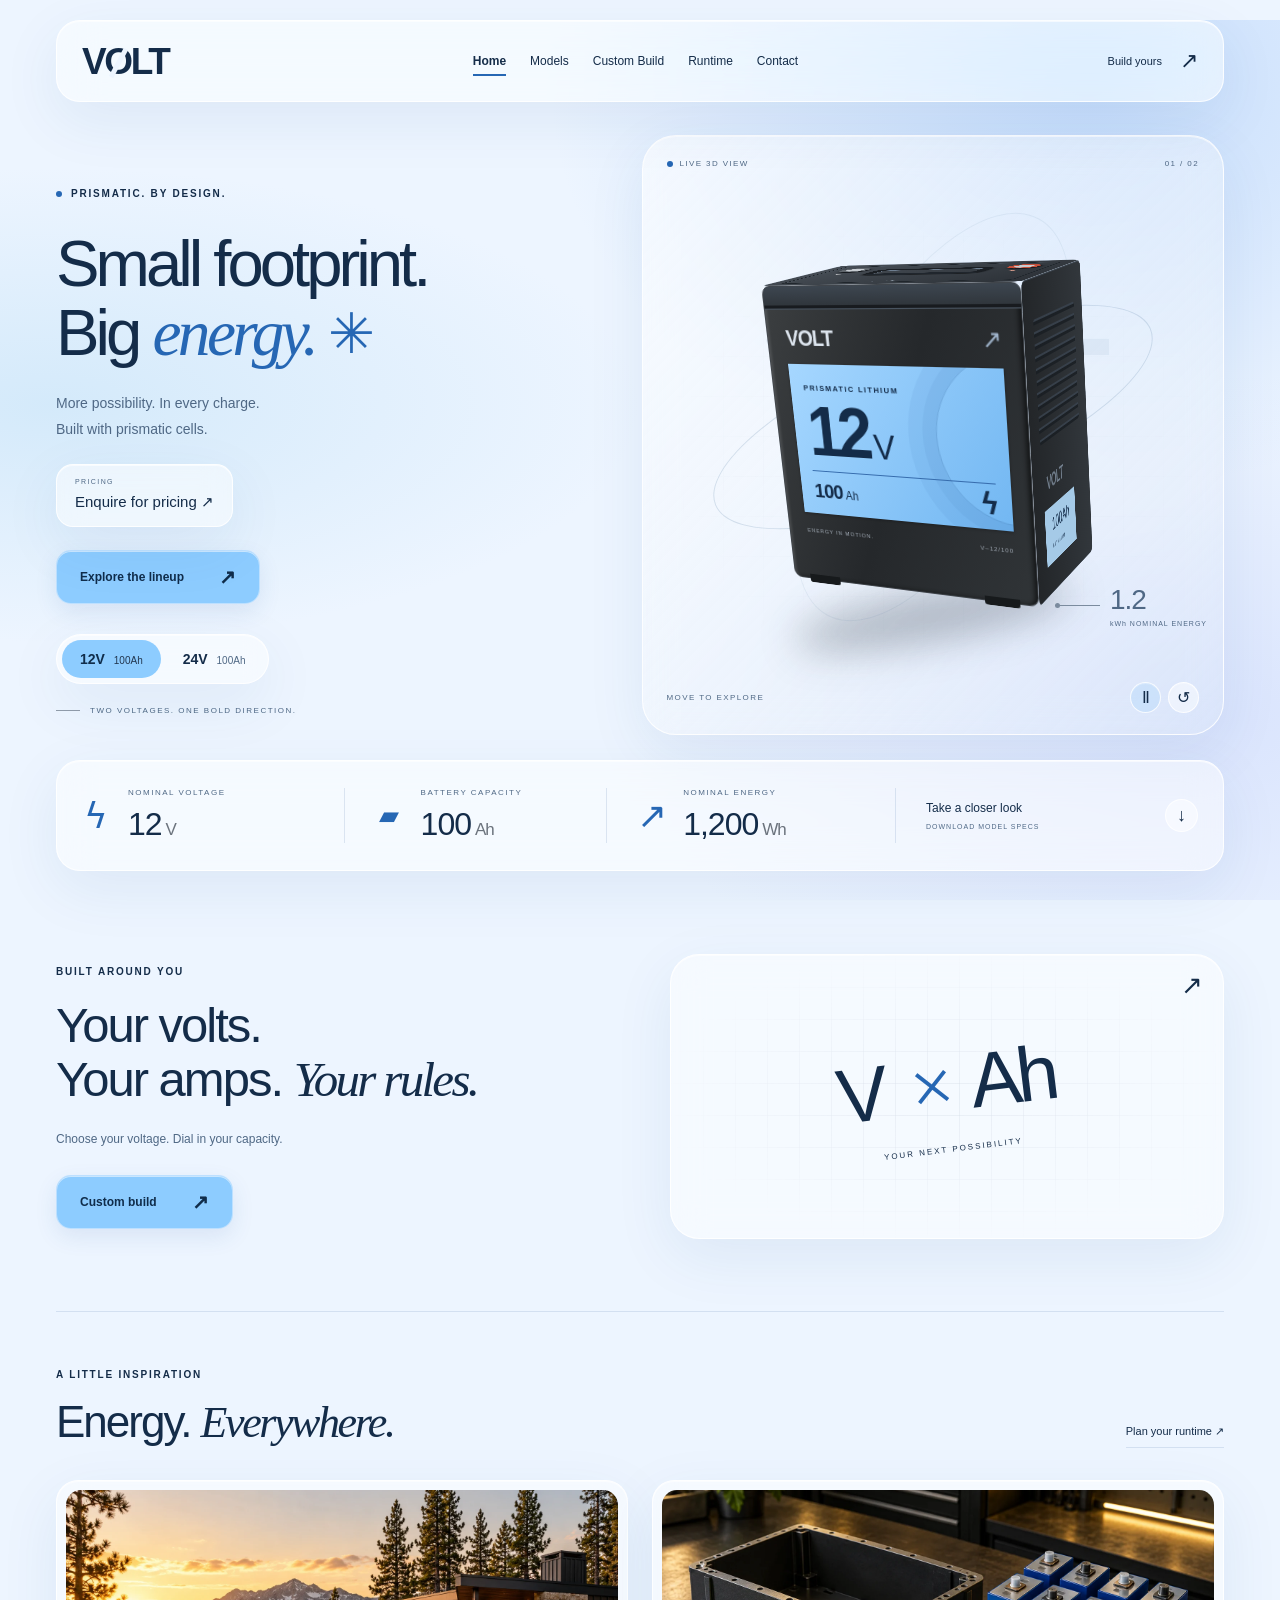
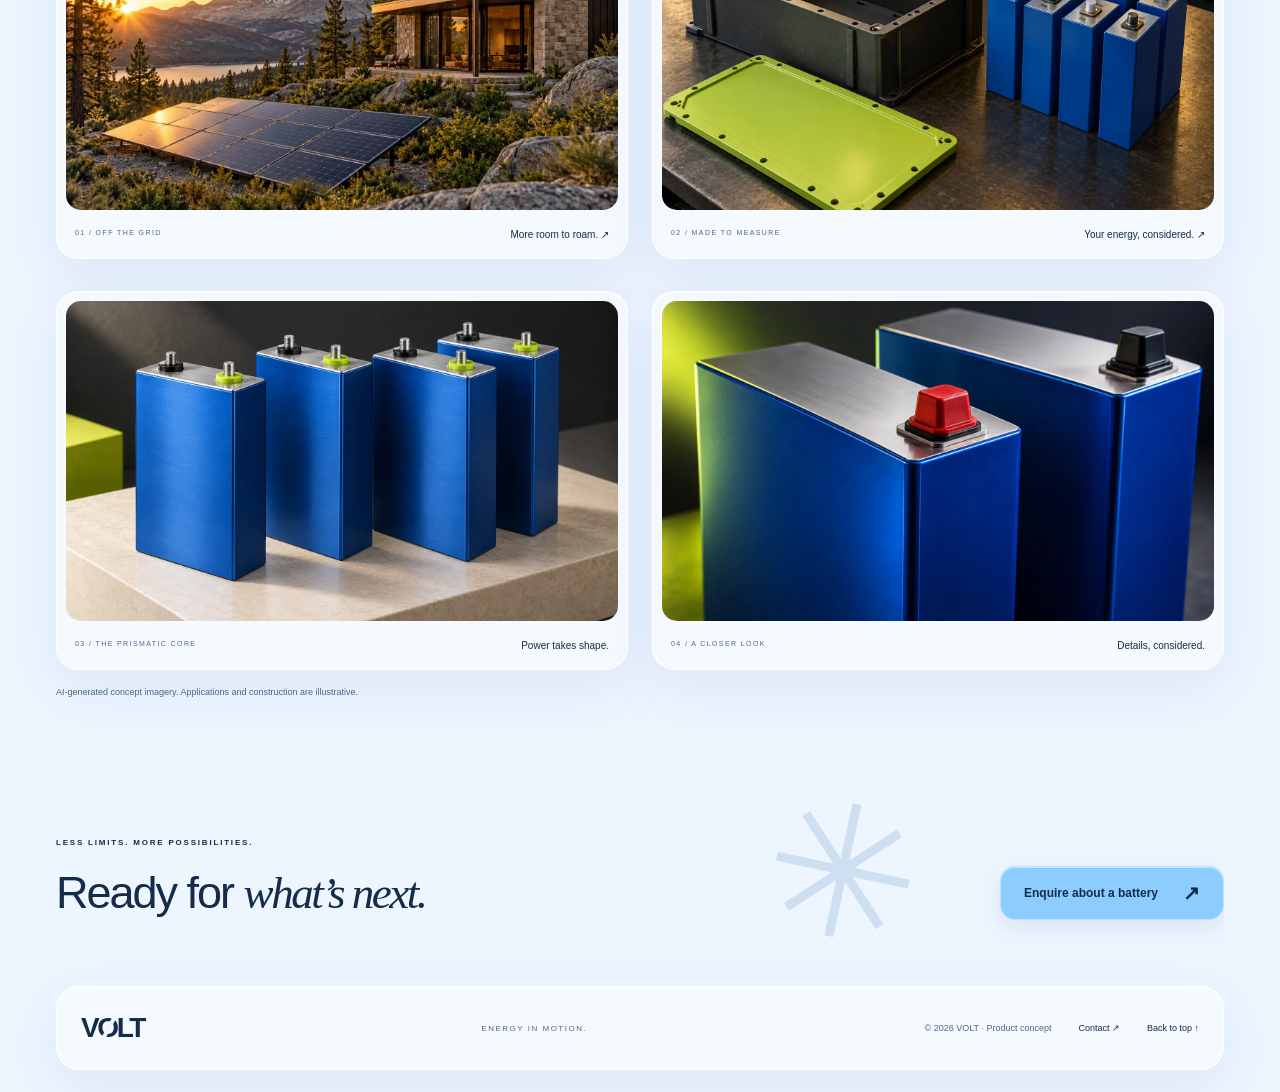
==== commit 51eb8dbe: "Remove published battery prices and use pricing enquiries" ====
--- a/index.html
+++ b/index.html
@@ -7,7 +7,7 @@
       <div class="hero-copy">
         <p class="eyebrow"><span class="status-dot"></span> PRISMATIC. BY DESIGN.</p>
         <h1 id="hero-title">Small footprint.<br>Big <span class="serif">energy.</span><span class="title-spark" aria-hidden="true">✳</span></h1>
-        <p class="hero-description">More possibility. In every charge.<br>Built with prismatic cells.</p><div class="model-price-tag" aria-live="polite" aria-atomic="true"><span>MODEL PRICE · INR</span><strong id="selected-price">₹18,000</strong><small id="price-model">12V / 100Ah</small></div>
+        <p class="hero-description">More possibility. In every charge.<br>Built with prismatic cells.</p><div class="pricing-enquiry"><span>PRICING</span><a href="contact.html">Enquire for pricing <span aria-hidden="true">↗</span></a></div>
         <a class="button primary" href="models.html">Explore the lineup <span aria-hidden="true">↗</span></a>
         <div class="hero-model-selector" role="group" aria-label="Choose battery model"><button class="model-tab active" data-model="12" aria-pressed="true">12V <span>100Ah</span></button><button class="model-tab" data-model="24" aria-pressed="false">24V <span>100Ah</span></button></div>
         <div class="hero-caption"><span class="mini-line"></span> TWO VOLTAGES. ONE BOLD DIRECTION.</div>
--- a/theme.css
+++ b/theme.css
@@ -12,11 +12,11 @@
 @media(max-width:370px){.header>nav{font-size:9px;gap:8px}.header{padding-inline:16px}.header>.wordmark{font-size:26px}.hero .button{font-size:10px;padding-inline:15px;gap:19px}.hero h1{font-size:43px}.model-tab{font-size:9px;padding-inline:10px}.spec-strip{padding-inline:12px}.spec-strip small{font-size:5px}.spec-strip strong{font-size:21px}.spec-strip .spec-icon{font-size:17px}.builder-panel,.contact-panel{padding:19px}.enquiry-topics label>span{font-size:8px}.image-grid figcaption{font-size:7px}}
 @media(prefers-reduced-motion:reduce){.header,.spec-strip,.product-stage,.builder-panel,.contact-panel,.model-card,.image-grid figure{will-change:auto}}
 
-/* User-supplied standard model prices (INR). */
-.model-price-tag{display:grid;grid-template-columns:auto auto;gap:4px 18px;width:max-content;max-width:100%;margin:-6px 0 23px;padding:13px 18px;background:var(--glass);border:1px solid var(--glass-border);border-radius:17px;box-shadow:var(--glass-shadow);backdrop-filter:blur(14px);-webkit-backdrop-filter:blur(14px)}.model-price-tag>span{grid-column:1/-1;font-size:7px;letter-spacing:1.4px;color:var(--muted);line-height:1.5}.model-price-tag strong{font-size:28px;font-weight:500;letter-spacing:-1px;line-height:1.2}.model-price-tag small{align-self:end;padding-bottom:4px;font-size:9px;color:var(--muted)}.card-price{font-size:22px;letter-spacing:-.7px;margin-left:auto;margin-right:20px;font-weight:500;white-space:nowrap}.hero-copy .hero-model-selector{margin-top:30px}
-@media(max-width:1100px){.hero-copy .hero-model-selector{margin-top:27px}.card-price{font-size:20px;margin-right:15px}.model-price-tag{padding:12px 16px}.model-price-tag strong{font-size:26px}}
-@media(max-width:800px){.card-price{font-size:18px;margin-right:11px}.model-price-tag{padding:11px 14px;gap:4px 12px}.model-price-tag strong{font-size:24px}.model-price-tag small{font-size:8px}.hero-copy .hero-model-selector{margin-top:27px}}
-@media(max-width:600px){.model-price-tag{margin:0 0 21px;padding:12px 16px;border-radius:16px;gap:4px 18px}.model-price-tag strong{font-size:27px}.model-price-tag small{font-size:9px}.hero-copy .hero-model-selector{margin-top:0}.card-price{font-size:23px;margin-right:20px}}
+/* Pricing is provided on enquiry; no amounts are published. */
+.pricing-enquiry{display:grid;gap:6px;width:max-content;max-width:100%;margin:-6px 0 23px;padding:13px 18px;background:var(--glass);border:1px solid var(--glass-border);border-radius:17px;box-shadow:var(--glass-shadow);backdrop-filter:blur(14px);-webkit-backdrop-filter:blur(14px)}.pricing-enquiry>span{font-size:7px;letter-spacing:1.4px;color:var(--muted)}.pricing-enquiry a{font-size:15px;line-height:1.5}.pricing-enquiry a:hover{text-decoration:underline}.hero-copy .hero-model-selector{margin-top:30px}
+@media(max-width:1100px){.hero-copy .hero-model-selector{margin-top:27px}}
+@media(max-width:600px){.pricing-enquiry{margin:0 0 21px;padding:12px 16px}.hero-copy .hero-model-selector{margin-top:0}}
+
 
 /* Runtime presets and inline custom battery. */
 body[data-page=runtime] .calculator-model{display:grid;grid-template-columns:1fr 1fr;gap:4px;margin-bottom:23px}body[data-page=runtime] .calculator-model button{padding:12px 7px;font-size:10px;line-height:1.4}.runtime-build-fields{min-width:0;margin:0 0 22px;padding:17px 18px 15px;border:1px solid #d6e9fc38;border-radius:17px;background:#c5ddf708}.runtime-build-fields[hidden]{display:none}.runtime-build-fields legend{font-size:7px;letter-spacing:1.3px;color:#c9d8e9;padding-inline:6px}.runtime-build-inputs{display:grid;grid-template-columns:1fr 1fr;gap:16px}.runtime-build-inputs>div{min-width:0}.runtime-build-inputs label{font-size:10px;display:block;margin-bottom:8px;color:#e4edf6}.runtime-build-inputs input{width:100%;min-width:0;padding:11px 12px;font:inherit;font-size:23px;color:#e9f1fb;background:#09182659;border:1px solid #b0ceef2b;border-radius:11px;appearance:textfield}.runtime-build-inputs input::-webkit-inner-spin-button{appearance:none}.runtime-build-inputs small{display:block;margin-top:7px;font-size:7px;color:#acbcce}#runtime-build-hint{font-size:8px;line-height:1.6;color:#b2c1d2;margin:13px 0 0}#runtime-build-error{font-size:9px;line-height:1.6;color:#ffd2b9;margin-bottom:0}#runtime-enquire{display:flex;justify-content:space-between;gap:12px;border-top:1px solid #b6cde726;margin-top:13px;padding-top:12px;font-size:9px;color:#c5dcf6}#runtime-enquire[aria-disabled=true]{opacity:.5;cursor:default}.runtime-custom-label{margin:0 0 25px;font-size:9px;line-height:1.6;letter-spacing:.3px}body[data-page=runtime] .runtime-result #runtime-value{font-size:clamp(42px,4.6vw,65px)}
